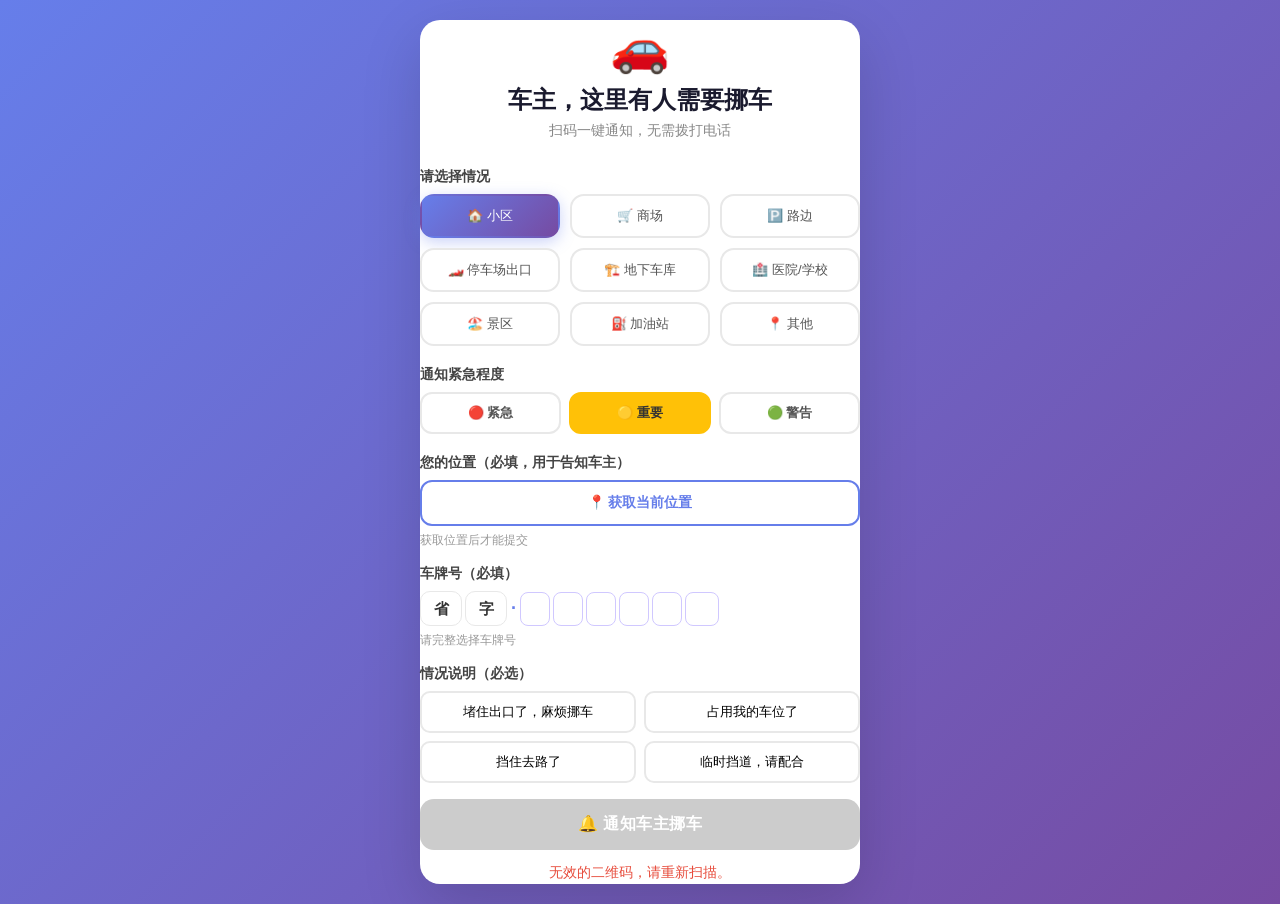
==== public/index.html @ 9981ca8d "update: 前端改用相对路径，API通过Pages重写规则转发到Worker" ====
<!DOCTYPE html>
<html lang="zh">
<head>
<meta charset="UTF-8">
<meta name="viewport" content="width=device-width, initial-scale=1.0">
<title>扫码挪车</title>
<link rel="stylesheet" href="style.css">
<style>
  /* 地区限制提示 */
  .region-block { display: none; text-align: center; padding: 40px 20px; }
  .region-block.show { display: block; }
  .region-block .icon { font-size: 64px; margin-bottom: 16px; }
  .region-block h2 { font-size: 22px; color: #333; margin-bottom: 10px; }
  .region-block p { color: #888; font-size: 14px; line-height: 1.6; }

  /* 场景按钮 */
  .scenarios { display: grid; grid-template-columns: 1fr 1fr 1fr; gap: 10px; margin-bottom: 20px; }
  .scenario-btn { display: flex; align-items: center; justify-content: center; gap: 4px; padding: 11px 4px; border: 2px solid #e8e8e8; border-radius: 14px; background: #fff; cursor: pointer; font-size: 13px; font-weight: 500; color: #555; transition: all 0.22s; }
  .scenario-btn .emoji { font-size: 16px; }
  .scenario-btn:hover { border-color: #667eea; color: #667eea; background: rgba(102,126,234,0.05); }
  .scenario-btn.active { background: linear-gradient(135deg, #667eea, #764ba2); color: #fff; border-color: transparent; box-shadow: 0 4px 15px rgba(102,126,234,0.35); }

  /* 紧急程度选择 */
  .urgency-group { display: flex; gap: 8px; margin-bottom: 20px; }
  .urgency-btn { flex: 1; padding: 10px 4px; border: 2px solid #e8e8e8; border-radius: 12px; background: #fff; cursor: pointer; font-size: 13px; font-weight: 600; color: #555; transition: all 0.2s; text-align: center; }
  .urgency-btn:hover { border-color: #667eea; color: #667eea; }
  .urgency-btn.active-critical { background: #dc3545; border-color: #dc3545; color: #fff; }
  .urgency-btn.active-high { background: #ffc107; border-color: #ffc107; color: #333; }
  .urgency-btn.active-warning { background: #28a745; border-color: #28a745; color: #fff; }
  .urgency-btn input[type="radio"] { display: none; }

  /* 位置按钮 */
  .location-btn { width: 100%; padding: 12px; border: 2px solid #667eea; border-radius: 12px; background: #fff; color: #667eea; font-size: 14px; font-weight: 600; cursor: pointer; transition: all 0.2s; }
  .location-btn:hover { background: #667eea; color: #fff; }
  .location-btn.success { background: #4caf50; border-color: #4caf50; color: #fff; }

  /* 留言快捷按钮 */
  .msg-btns { display: grid; grid-template-columns: 1fr 1fr; gap: 8px; }
  .msg-btn { padding: 10px 8px; border: 2px solid #e8e8e8; border-radius: 10px; background: #fff; font-size: 13px; cursor: pointer; transition: all 0.2s; }
  .msg-btn:hover { border-color: #667eea; color: #667eea; }
  .msg-btn.active { background: linear-gradient(135deg, #667eea, #764ba2); color: #fff; border-color: transparent; }

  /* 车牌输入 — 页内特有 */
  .plate-row select { appearance: none; -webkit-appearance: none; padding: 8px 4px; border: 1.5px solid #e8e8e8; border-radius: 10px; font-size: 15px; font-weight: 600; background: #fff; color: #333; cursor: pointer; text-align: center; outline: none; }
  .plate-row select:focus { border-color: #667eea; box-shadow: 0 0 0 3px rgba(102,126,234,0.12); }

  /* 冷却提示 */
  .cooldown-tip { color: #e74c3c; font-size: 13px; margin-top: 12px; }
  .owner-location { background: #e8f5e9; border: 1px solid #c8e6c9; border-radius: 10px; padding: 12px; margin-top: 14px; text-align: left; font-size: 13px; color: #2e7d32; }
  .owner-location a { color: #2e7d32; }
</style>
</head>
<body>
<div class="card">
  <!-- Loading 遮罩 -->
  <div class="loading-overlay" id="loadingOverlay">
    <div class="spinner"></div>
    <div class="loading-text" id="loadingText">发送中...</div>
    <button class="retry-btn" id="retryBtn" onclick="doSubmit()">🔄 重试</button>
  </div>

  <!-- 地区限制提示 -->
  <div class="region-block" id="regionBlock">
    <div class="icon">🚫</div>
    <h2>仅对中国大陆用户开放</h2>
    <p>抱歉，本服务仅对中国大陆用户开放。<br>请在大陆地区访问使用。</p>
  </div>

  <!-- 表单视图 -->
  <div id="formView">
    <div class="hero">
      <div class="hero-icon">🚗</div>
      <h1>车主，这里有人需要挪车</h1>
      <p class="subtitle">扫码一键通知，无需拨打电话</p>
    </div>
    <form id="notifyForm">
      <label>请选择情况</label>
      <div class="scenarios" id="scenarios">
        <button type="button" class="scenario-btn active" data-val="小区">🏠 小区</button>
        <button type="button" class="scenario-btn" data-val="商场">🛒 商场</button>
        <button type="button" class="scenario-btn" data-val="路边">🅿️ 路边</button>
        <button type="button" class="scenario-btn" data-val="停车场出口">🏎️ 停车场出口</button>
        <button type="button" class="scenario-btn" data-val="地下车库">🏗️ 地下车库</button>
        <button type="button" class="scenario-btn" data-val="医院/学校">🏥 医院/学校</button>
        <button type="button" class="scenario-btn" data-val="景区">🏖️ 景区</button>
        <button type="button" class="scenario-btn" data-val="加油站">⛽ 加油站</button>
        <button type="button" class="scenario-btn" data-val="其他">📍 其他</button>
      </div>
      <input type="hidden" id="scenario" value="小区">

      <!-- 紧急程度选择 -->
      <div class="form-group">
        <label>通知紧急程度</label>
        <div class="urgency-group" id="urgencyGroup">
          <button type="button" class="urgency-btn" data-val="critical" title="堵住出口等紧急情况">🔴 紧急</button>
          <button type="button" class="urgency-btn active-high" data-val="high" title="影响他人停车">🟡 重要</button>
          <button type="button" class="urgency-btn" data-val="warning" title="轻微挡道">🟢 警告</button>
        </div>
        <input type="hidden" id="urgency" value="high">
      </div>

      <!-- 位置输入 -->
      <div class="form-group" id="locationGroup">
        <label>您的位置（必填，用于告知车主）</label>
        <button type="button" class="location-btn" id="getLocBtn">📍 获取当前位置</button>
        <p class="hint" id="locHint">获取位置后才能提交</p>
        <input type="hidden" id="userLat" value="">
        <input type="hidden" id="userLon" value="">
      </div>

      <!-- 车牌号 -->
      <div class="form-group" id="carPlateGroup">
        <span class="plate-label">车牌号（必填）</span>
        <div class="plate-row" id="plateRow">
          <select id="cp1" style="width:42px;"><option value="">省</option><option>京</option><option>津</option><option>沪</option><option>渝</option><option>冀</option><option>豫</option><option>云</option><option>辽</option><option>黑</option><option>湘</option><option>皖</option><option>鲁</option><option>新</option><option>苏</option><option>浙</option><option>赣</option><option>鄂</option><option>桂</option><option>甘</option><option>晋</option><option>蒙</option><option>陕</option><option>吉</option><option>闽</option><option>贵</option><option>粤</option><option>青</option><option>藏</option><option>川</option><option>宁</option><option>琼</option></select>
          <select id="cp2" class="plate-select" style="width:42px;"><option value="">字</option></select>
          <span class="plate-sep">·</span>
          <input type="text" id="cp3" maxlength="1" style="width:30px;text-align:center;font-size:14px;font-weight:600;padding:8px 2px;border:1.5px solid #d0c8ff;border-radius:8px;outline:none;" inputmode="text">
          <input type="text" id="cp4" maxlength="1" style="width:30px;text-align:center;font-size:14px;font-weight:600;padding:8px 2px;border:1.5px solid #d0c8ff;border-radius:8px;outline:none;" inputmode="text">
          <input type="text" id="cp5" maxlength="1" style="width:30px;text-align:center;font-size:14px;font-weight:600;padding:8px 2px;border:1.5px solid #d0c8ff;border-radius:8px;outline:none;" inputmode="text">
          <input type="text" id="cp6" maxlength="1" style="width:30px;text-align:center;font-size:14px;font-weight:600;padding:8px 2px;border:1.5px solid #d0c8ff;border-radius:8px;outline:none;" inputmode="text">
          <input type="text" id="cp7" maxlength="1" style="width:30px;text-align:center;font-size:14px;font-weight:600;padding:8px 2px;border:1.5px solid #d0c8ff;border-radius:8px;outline:none;" inputmode="text">
          <input type="text" id="cp8" maxlength="1" style="width:34px;text-align:center;font-size:14px;font-weight:600;padding:8px 2px;border:1.5px solid #d0c8ff;border-radius:8px;outline:none;" inputmode="text">
        </div>
        <p class="hint" id="plateHint">请完整选择车牌号</p>
      </div>

      <div class="form-group">
        <label>情况说明（必选）</label>
        <div class="msg-btns" id="msgBtns">
          <button type="button" class="msg-btn" data-msg="堵住出口了，麻烦挪车">堵住出口了，麻烦挪车</button>
          <button type="button" class="msg-btn" data-msg="占用我的车位了">占用我的车位了</button>
          <button type="button" class="msg-btn" data-msg="挡住去路了">挡住去路了</button>
          <button type="button" class="msg-btn" data-msg="临时挡道，请配合">临时挡道，请配合</button>
        </div>
      </div>
      <button type="submit" class="submit-btn" id="submitBtn">🔔 通知车主挪车</button>
      <div class="msg" id="msg"></div>
    </form>
  </div>

  <!-- 结果视图（已推送） -->
  <div class="success-view" id="successView">
    <div class="check-icon">✅</div>
    <h2>已通知车主</h2>
    <p>车主已收到推送通知<br>请稍候片刻，挪车事宜将尽快处理</p>
    <p class="cooldown-tip" id="cooldownTip" style="display:none;"></p>
    <button type="button" class="back-btn" id="backToFormBtn" style="margin-top:16px;display:none;">返回</button>
  </div>

  <!-- 等待确认视图（无位置延迟 30 秒） -->
  <div class="waiting-view" id="waitingView">
    <div class="icon" id="waitingIcon">⏳</div>
    <h2 id="waitingTitle">等待发送...</h2>
    <p id="waitingDesc">为防止恶意骚扰，需等待 30 秒后才能发送通知</p>
    <div class="countdown-wrapper" id="countdownWrapper">
      <div class="countdown-timer" id="countdownTimer">30</div>
      <div class="countdown-label">秒后可发送</div>
    </div>
    <p id="waitingTip" style="color:#999;font-size:13px;margin-top:8px;"></p>
    <button type="button" class="submit-btn" id="sendAfterCountdownBtn" style="display:none;margin-top:16px;" onclick="doSendAfterCountdown()">🔔 立即通知车主</button>
    <button type="button" class="back-btn" style="margin-top:12px;" onclick="backToForm()">返回修改</button>
  </div>

  <!-- 车主已确认视图 -->
  <div class="success-view" id="confirmedView" style="display:none;">
    <div class="check-icon">✅</div>
    <h2>车主已确认！</h2>
    <p>车主会尽快挪车，请稍候</p>
    <div class="owner-location" id="ownerLocationBox" style="display:none;">
      📍 车主位置：<a id="ownerMapLink" href="#" target="_blank">在地图上查看</a>
    </div>
    <button type="button" class="back-btn" style="margin-top:20px;" onclick="closeWindow()">返回</button>
  </div>
</div>

<script src="common.js"></script>
<script>
const API_BASE = ''; // 使用相对路径
const params = new URLSearchParams(window.location.search);
const scanId = params.get('scan_id');
const token = params.get('token');
let ownerToken = token || '';
let carLat = 0, carLon = 0;
let currentPendingId = null;
let currentUrgency = 'high';
let savedMsg = '';
let savedScenario = '小区';

// ── 车牌选择初始化 ──
const LETTERS = 'ABCDEFGHJKLMNPQRSTUVWXYZ'.split('');

(function initPlateSelects() {
  const cp2 = document.getElementById('cp2');
  LETTERS.forEach(l => { const o = document.createElement('option'); o.value = l; o.textContent = l; cp2.appendChild(o); });
  ['cp3','cp4','cp5','cp6','cp7','cp8'].forEach((id, idx, arr) => {
    const el = document.getElementById(id);
    el.addEventListener('input', () => {
      el.value = el.value.toUpperCase();
      if (el.value.length === 1 && idx < arr.length - 1) {
        document.getElementById(arr[idx + 1]).focus();
      }
    });
  });
})();

// 车牌提示更新
function updatePlateHint() {
  const v1 = document.getElementById('cp1').value;
  const v2 = document.getElementById('cp2').value;
  const hint = document.getElementById('plateHint');
  if (v1 && v2) {
    const plate = v1 + v2
      + document.getElementById('cp3').value
      + document.getElementById('cp4').value
      + document.getElementById('cp5').value
      + document.getElementById('cp6').value
      + document.getElementById('cp7').value
      + document.getElementById('cp8').value;
    hint.textContent = '当前车牌：' + plate;
    hint.style.color = '#667eea';
  } else {
    hint.textContent = '请完整选择车牌号';
    hint.style.color = '#999';
  }
}

['cp1','cp2','cp3','cp4','cp5','cp6','cp7','cp8'].forEach(id => {
  document.getElementById(id).addEventListener('change', updatePlateHint);
});

// ── 紧急程度按钮 ──
document.querySelectorAll('.urgency-btn').forEach(btn => {
  btn.addEventListener('click', () => {
    document.querySelectorAll('.urgency-btn').forEach(b => {
      b.classList.remove('active-critical', 'active-high', 'active-warning');
    });
    const val = btn.dataset.val;
    btn.classList.add('active-' + val);
    document.getElementById('urgency').value = val;
    currentUrgency = val;
  });
});

if (!scanId && !token) {
  document.getElementById('msg').textContent = '无效的二维码，请重新扫描。';
  document.getElementById('msg').className = 'msg err';
  document.getElementById('submitBtn').disabled = true;
} else {
  const lookupEndpoint = scanId ? `/api/scan/${scanId}` : `/api/qr/${token}`;
  fetch(API_BASE + lookupEndpoint).then(r => r.json()).then(data => {
    if (data.token) ownerToken = data.token;
    if (data.latitude && data.longitude) { carLat = data.latitude; carLon = data.longitude; }
  }).catch(() => {});
}

// 留言按钮
let selectedMsg = '';
document.querySelectorAll('.msg-btn').forEach(btn => {
  btn.addEventListener('click', () => {
    document.querySelectorAll('.msg-btn').forEach(b => b.classList.remove('active'));
    btn.classList.add('active');
    selectedMsg = btn.dataset.msg;
  });
});

// 场景按钮
document.querySelectorAll('.scenario-btn').forEach(btn => {
  btn.addEventListener('click', () => {
    document.querySelectorAll('.scenario-btn').forEach(b => b.classList.remove('active'));
    btn.classList.add('active');
    document.getElementById('scenario').value = btn.dataset.val;
    savedScenario = btn.dataset.val;
  });
});

// 位置获取
document.getElementById('getLocBtn').addEventListener('click', () => {
  const btn = document.getElementById('getLocBtn');
  const hint = document.getElementById('locHint');
  btn.disabled = true;
  btn.textContent = '获取中...';
  navigator.geolocation.getCurrentPosition(
    (pos) => {
      document.getElementById('userLat').value = pos.coords.latitude;
      document.getElementById('userLon').value = pos.coords.longitude;
      btn.textContent = '✅ 位置已获取';
      btn.classList.add('success');
      hint.textContent = '位置已获取，提交时会自动告知车主';
    },
    (err) => {
      btn.disabled = false;
      btn.textContent = '📍 获取当前位置';
      hint.textContent = '获取失败（' + (err.code === 1 ? '请允许权限' : '定位不可用') + '）';
    },
    { enableHighAccuracy: true, timeout: 10000 }
  );
});

// Loading UI
function showLoading(text) {
  document.getElementById('loadingOverlay').classList.add('show');
  document.getElementById('submitBtn').disabled = true;
  document.getElementById('loadingText').textContent = text || '发送中...';
  document.getElementById('retryBtn').classList.remove('show');
}
function hideLoading() {
  document.getElementById('loadingOverlay').classList.remove('show');
  document.getElementById('submitBtn').disabled = false;
}
function showTimeoutRetry() {
  document.getElementById('loadingText').textContent = '发送超时，请重试';
  document.getElementById('retryBtn').classList.add('show');
}

function backToForm() {
  document.getElementById('waitingView').style.display = 'none';
  document.getElementById('confirmedView').style.display = 'none';
  document.getElementById('formView').style.display = 'block';
}

function closeWindow() {
  // 尝试关闭页面，如果失败则返回首页
  if (window.opener) {
    window.close();
  } else {
    window.location.href = location.origin + '/index.html';
  }
}

let submitController = null;

function doSubmit() {
  const msg = document.getElementById('msg');
  msg.textContent = '';
  msg.className = 'msg';

  if (!selectedMsg) { showErr('请选择情况说明'); return; }

  const carPlate = getCarPlate();
  if (!carPlate) { showErr('请完整填写车牌号'); return; }

  const userLat = parseFloat(document.getElementById('userLat').value) || 0;
  const userLon = parseFloat(document.getElementById('userLon').value) || 0;
  savedMsg = selectedMsg;

  doNotify(savedScenario, currentUrgency, selectedMsg, userLat, userLon);
}

function doNotify(scenario, urgency, message, userLat, userLon) {
  showLoading('发送中...');
  submitController = new AbortController();
  const timeout = setTimeout(() => {
    submitController.abort();
    hideLoading();
    showTimeoutRetry();
  }, 15000);

  fetch(API_BASE + '/api/notify', {
    method: 'POST',
    headers: { 'Content-Type': 'application/json' },
    body: JSON.stringify({
      token: ownerToken,
      scenario,
      message,
      urgency,
      user_lat: userLat,
      user_lon: userLon,
      car_plate: getCarPlate(),
    }),
    signal: submitController.signal,
  }).then(resp => {
    clearTimeout(timeout);
    return resp.json();
  }).then(data => {
    hideLoading();
    if (data.success) {
      if (data.pending_id && !userLat) {
        currentPendingId = data.pending_id;
        showWaitingCountdown(data.pending_id);
      } else {
        showSuccessView();
      }
    } else {
      showErr('发送失败：' + (data.message || '请稍后重试'));
    }
  }).catch(err => {
    clearTimeout(timeout);
    hideLoading();
    if (err.name === 'AbortError') { showTimeoutRetry(); }
    else { showErr('网络错误，请稍后重试'); }
  });
}

// ── 30 秒倒计时等待视图 ──
let countdownInterval = null;
let pendingId = null;

function showWaitingCountdown(nid) {
  pendingId = nid;
  document.getElementById('formView').style.display = 'none';
  document.getElementById('confirmedView').style.display = 'none';
  document.getElementById('waitingView').style.display = 'block';
  document.getElementById('sendAfterCountdownBtn').style.display = 'none';
  document.getElementById('countdownWrapper').style.display = 'flex';

  const timer = document.getElementById('countdownTimer');
  const tip = document.getElementById('waitingTip');
  const icon = document.getElementById('waitingIcon');
  const title = document.getElementById('waitingTitle');
  const desc = document.getElementById('waitingDesc');

  icon.textContent = '⏳';
  title.textContent = '等待发送...';
  desc.textContent = '为防止恶意骚扰，需等待 30 秒后才能发送通知';
  timer.textContent = '30';
  tip.textContent = '正在等待...';

  if (countdownInterval) clearInterval(countdownInterval);
  pollPendingStatus();
  countdownInterval = setInterval(pollPendingStatus, 2000);
}

function pollPendingStatus() {
  if (!pendingId) return;
  fetch(API_BASE + '/api/status/' + pendingId)
    .then(r => r.json())
    .then(data => {
      if (data.status === 'waiting_confirmation' && data.remaining_seconds !== undefined) {
        document.getElementById('countdownTimer').textContent = data.remaining_seconds;
        document.getElementById('waitingTip').textContent = `还剩 ${data.remaining_seconds} 秒...`;
        return;
      }
      clearInterval(countdownInterval);
      countdownInterval = null;
      if (data.status === 'pending' || data.status === 'waiting_confirmation') {
        document.getElementById('waitingView').style.display = 'block';
        document.getElementById('countdownWrapper').style.display = 'none';
        document.getElementById('waitingIcon').textContent = '🔄';
        document.getElementById('waitingTitle').textContent = '等待车主确认...';
        document.getElementById('waitingDesc').textContent = '请稍候，车主确认后会通知您';
        pollOwnerConfirmation();
      } else if (data.status === 'failed') {
        document.getElementById('waitingView').style.display = 'none';
        document.getElementById('formView').style.display = 'block';
        showErr('通知发送失败，请稍后重试');
      } else {
        document.getElementById('waitingView').style.display = 'none';
        document.getElementById('formView').style.display = 'block';
      }
    })
    .catch(() => {});
}

function pollOwnerConfirmation() {
  if (!pendingId) return;
  const interval2 = setInterval(() => {
    fetch(API_BASE + '/api/status/' + pendingId)
      .then(r => r.json())
      .then(data => {
        if (data.status === 'confirmed') {
          clearInterval(interval2);
          showConfirmedView(data);
        } else if (data.status === 'rejected') {
          clearInterval(interval2);
          document.getElementById('waitingView').style.display = 'none';
          document.getElementById('formView').style.display = 'block';
          showErr('车主暂时无法挪车，请谅解');
        }
      }).catch(() => {});
  }, 5000);
}

function showConfirmedView(data) {
  document.getElementById('waitingView').style.display = 'none';
  document.getElementById('confirmedView').style.display = 'block';
  if (data.requester_lat && data.requester_lon) {
    const link = document.getElementById('ownerMapLink');
    link.href = `https://maps.apple.com/?q=&ll=${data.requester_lat},${data.requester_lon}`;
    document.getElementById('ownerLocationBox').style.display = 'block';
  }
}

function showSuccessView() {
  document.getElementById('formView').style.display = 'none';
  document.getElementById('waitingView').style.display = 'none';
  document.getElementById('successView').style.display = 'block';
  document.getElementById('confirmedView').style.display = 'none';

  let remaining = 300;
  const tip = document.getElementById('cooldownTip');
  const backBtn = document.getElementById('backToFormBtn');
  const submitBtn = document.getElementById('submitBtn');
  tip.style.display = 'block';
  backBtn.style.display = 'inline-block';
  submitBtn.disabled = true;
  const interval = setInterval(() => {
    remaining -= 1;
    if (remaining <= 0) {
      clearInterval(interval);
      tip.style.display = 'none';
      backBtn.style.display = 'none';
      submitBtn.disabled = false;
    } else {
      tip.textContent = '⏱️ ' + Math.ceil(remaining / 60) + '分钟后可再次提交';
    }
  }, 1000);

  backBtn.onclick = () => {
    document.getElementById('confirmedView').style.display = 'none';
    document.getElementById('formView').style.display = 'block';
  };
}

document.getElementById('notifyForm').addEventListener('submit', e => {
  e.preventDefault();
  doSubmit();
});
</script>
</body>
</html>
---- public/style.css ----
/**
 * 公共样式 - 扫码挪车
 * 所有页面共享的基础样式
 */

/* ── Reset ── */
* {
  box-sizing: border-box;
  margin: 0;
  padding: 0;
}

/* ── Base ── */
body {
  font-family: -apple-system, BlinkMacSystemFont, 'Segoe UI', Roboto, sans-serif;
  background: linear-gradient(135deg, #667eea 0%, #764ba2 100%);
  min-height: 100vh;
  display: flex;
  align-items: center;
  justify-content: center;
  padding: 20px;
}

/* ── Card 容器 ── */
.card {
  background: #fff;
  border-radius: 20px;
  box-shadow: 0 20px 60px rgba(0, 0, 0, 0.15);
  width: 100%;
  max-width: 440px;
}

/* ── 表单通用 ── */
label {
  display: block;
  font-size: 14px;
  color: #444;
  margin-bottom: 8px;
  font-weight: 600;
}

input,
textarea,
select {
  width: 100%;
  padding: 12px 14px;
  border: 1.5px solid #e8e8e8;
  border-radius: 10px;
  font-size: 16px;
  outline: none;
  transition: border-color 0.25s, box-shadow 0.25s;
  font-family: inherit;
}

input:focus,
textarea:focus,
select:focus {
  border-color: #667eea;
  box-shadow: 0 0 0 3px rgba(102, 126, 234, 0.12);
}

.form-group {
  margin-bottom: 16px;
}

.hint {
  font-size: 12px;
  color: #999;
  margin-top: 5px;
  line-height: 1.5;
}

/* ── 按钮 ── */
.submit-btn,
.gen-btn {
  width: 100%;
  padding: 15px;
  background: linear-gradient(135deg, #667eea, #764ba2);
  color: #fff;
  border: none;
  border-radius: 14px;
  font-size: 16px;
  font-weight: 600;
  cursor: pointer;
  transition: transform 0.2s, box-shadow 0.2s;
  letter-spacing: 0.5px;
}

.submit-btn:hover,
.gen-btn:hover {
  transform: translateY(-2px);
  box-shadow: 0 8px 25px rgba(102, 126, 234, 0.4);
}

.submit-btn:active,
.gen-btn:active {
  transform: translateY(0);
}

.submit-btn:disabled,
.gen-btn:disabled {
  background: #ccc;
  box-shadow: none;
  transform: none;
  cursor: not-allowed;
}

/* ── 消息提示 ── */
.msg {
  text-align: center;
  margin-top: 14px;
  font-size: 14px;
  min-height: 20px;
  font-weight: 500;
}

.msg.ok {
  color: #2ecc71;
}

.msg.err {
  color: #e74c3c;
}

/* ── Loading 遮罩 ── */
.loading-overlay {
  position: absolute;
  inset: 0;
  background: rgba(255, 255, 255, 0.88);
  border-radius: 20px;
  display: none;
  flex-direction: column;
  align-items: center;
  justify-content: center;
  z-index: 10;
}

.loading-overlay.show {
  display: flex;
}

.spinner {
  width: 44px;
  height: 44px;
  border: 4px solid #e8e8ff;
  border-top-color: #667eea;
  border-radius: 50%;
  animation: spin 0.8s linear infinite;
  margin-bottom: 14px;
}

@keyframes spin {
  to {
    transform: rotate(360deg);
  }
}

.loading-text {
  font-size: 16px;
  font-weight: 600;
  color: #555;
}

.retry-btn {
  margin-top: 16px;
  padding: 10px 28px;
  background: linear-gradient(135deg, #667eea, #764ba2);
  color: #fff;
  border: none;
  border-radius: 10px;
  font-size: 14px;
  font-weight: 600;
  cursor: pointer;
  display: none;
}

.retry-btn.show {
  display: inline-block;
}

/* ── Hero ── */
.hero {
  text-align: center;
  margin-bottom: 28px;
}

.hero-icon {
  font-size: 48px;
  margin-bottom: 8px;
}

h1 {
  font-size: 24px;
  text-align: center;
  margin-bottom: 6px;
  color: #1a1a2e;
  font-weight: 700;
}

.subtitle {
  text-align: center;
  color: #888;
  font-size: 14px;
}

/* ── 车牌输入 ── */
.plate-row {
  display: flex;
  gap: 3px;
  align-items: center;
}

.plate-sep {
  font-size: 18px;
  color: #667eea;
  font-weight: 700;
  padding: 0 1px;
}

.plate-label {
  font-size: 14px;
  color: #444;
  font-weight: 600;
  margin-bottom: 8px;
  display: block;
}

/* 车牌 selects */
.plate-row select {
  appearance: none;
  -webkit-appearance: none;
  padding: 8px 4px;
  border: 1.5px solid #d0c8ff;
  border-radius: 8px;
  font-size: 15px;
  font-weight: 600;
  background: #fff;
  color: #333;
  cursor: pointer;
  text-align: center;
  outline: none;
}

.plate-row select:focus {
  border-color: #667eea;
  box-shadow: 0 0 0 2px rgba(102, 126, 234, 0.15);
}

/* 车牌字母数字输入 */
.plate-row input[type="text"] {
  width: 30px;
  text-align: center;
  font-size: 14px;
  font-weight: 600;
  padding: 8px 2px;
  border: 1.5px solid #d0c8ff;
  border-radius: 8px;
  outline: none;
  color: #333;
}

/* ── Action 按钮组 ── */
.action-btns {
  display: flex;
  gap: 10px;
  justify-content: center;
  flex-wrap: wrap;
}

.action-btn {
  padding: 11px 22px;
  border: none;
  border-radius: 10px;
  font-size: 14px;
  font-weight: 600;
  cursor: pointer;
  transition: transform 0.2s;
}

.action-btn:hover {
  transform: translateY(-1px);
}

.action-btn:active {
  transform: translateY(0);
}

.action-btn.primary {
  background: linear-gradient(135deg, #667eea, #764ba2);
  color: #fff;
}

.action-btn.secondary {
  background: #f0f0f0;
  color: #555;
}

/* ── 成功 / 结果视图 ── */
.success-view, #successView,
.result-view {
  text-align: center;
}

.success-view, #successView .check-icon,
.result-view .check-icon {
  font-size: 60px;
  margin-bottom: 12px;
}

.success-view, #successView h2,
.result-view h2 {
  font-size: 20px;
  color: #1a1a2e;
  margin-bottom: 10px;
  font-weight: 700;
}

.success-view, #successView p,
.result-view p {
  color: #888;
  font-size: 15px;
  line-height: 1.6;
}

/* ── 返回按钮 ── */
.back-btn,
.reg-again-btn {
  margin-top: 16px;
  padding: 12px 32px;
  background: #f5f5f5;
  color: #555;
  border: none;
  border-radius: 10px;
  font-size: 15px;
  cursor: pointer;
  transition: background 0.2s;
}

.back-btn:hover,
.reg-again-btn:hover {
  background: #e8e8e8;
}

/* ── Token 框 ── */
.token-box {
  background: #f8f7ff;
  border: 1.5px solid #e0dcff;
  border-radius: 12px;
  padding: 14px;
  margin-bottom: 16px;
  text-align: left;
}

.token-box .label {
  font-size: 12px;
  color: #888;
  margin-bottom: 4px;
  font-weight: 600;
}

.token-box .token {
  font-size: 13px;
  color: #333;
  word-break: break-all;
  font-family: 'Courier New', monospace;
  background: #fff;
  padding: 8px 10px;
  border-radius: 6px;
  border: 1px solid #e0e0e0;
}

/* ── 倒计时 ── */
.countdown-wrapper {
  display: flex;
  flex-direction: column;
  align-items: center;
  margin: 16px 0;
}

.countdown-timer {
  font-size: 48px;
  font-weight: 800;
  color: #667eea;
  font-variant-numeric: tabular-nums;
}

.countdown-label {
  font-size: 14px;
  color: #999;
  margin-top: 4px;
}

/* ── 等待视图 ── */
.waiting-view, #waitingView .icon {
  font-size: 72px;
  margin-bottom: 16px;
}

.waiting-view, #waitingView h2 {
  font-size: 22px;
  color: #1a1a2e;
  margin-bottom: 10px;
  font-weight: 700;
}

.waiting-view, #waitingView p {
  color: #888;
  font-size: 15px;
  line-height: 1.6;
}

/* ── 二维码区域 ── */
.qr-area {
  display: none;
}

.qr-wrapper {
  background: #fff;
  border-radius: 16px;
  padding: 20px;
  display: inline-block;
  box-shadow: 0 4px 20px rgba(0, 0, 0, 0.08);
  margin-bottom: 16px;
}

.owner-badge {
  display: inline-flex;
  align-items: center;
  gap: 8px;
  background: linear-gradient(135deg, #667eea, #764ba2);
  color: #fff;
  padding: 8px 18px;
  border-radius: 20px;
  font-size: 14px;
  font-weight: 600;
  margin-bottom: 16px;
}

/* ── 确认页 ── */
.info {
  background: #f5f5f5;
  border-radius: 12px;
  padding: 16px;
  margin-bottom: 20px;
  text-align: left;
}

.info-item {
  display: flex;
  justify-content: space-between;
  padding: 8px 0;
  border-bottom: 1px solid #eee;
}

.info-item:last-child {
  border-bottom: none;
}

.info-label {
  color: #888;
  font-size: 13px;
}

.info-value {
  color: #333;
  font-size: 14px;
  font-weight: 500;
}

.btn-group {
  display: flex;
  gap: 12px;
}

.btn {
  flex: 1;
  padding: 14px;
  border: none;
  border-radius: 12px;
  font-size: 16px;
  font-weight: 600;
  cursor: pointer;
  transition: transform 0.2s;
}

.btn-confirm {
  background: linear-gradient(135deg, #28a745, #20c997);
  color: #fff;
}

.btn-confirm:hover {
  transform: translateY(-2px);
  box-shadow: 0 4px 15px rgba(40, 167, 69, 0.4);
}

.btn-confirm:disabled {
  background: #ccc;
  transform: none;
  cursor: not-allowed;
}

.btn-reject {
  background: #f5f5f5;
  color: #666;
}

.btn-reject:hover {
  background: #e8e8e8;
}

.status-box {
  padding: 12px;
  border-radius: 8px;
  margin-top: 16px;
  font-size: 14px;
}

.status-success {
  background: #d4edda;
  color: #155724;
}

.status-error {
  background: #f8d7da;
  color: #721c24;
}

.loading {
  color: #888;
  font-size: 16px;
}

/* Hide views by default */
.success-view, #successView, .waiting-view, #waitingView, .result-view, .qr-view {
  display: none;
}
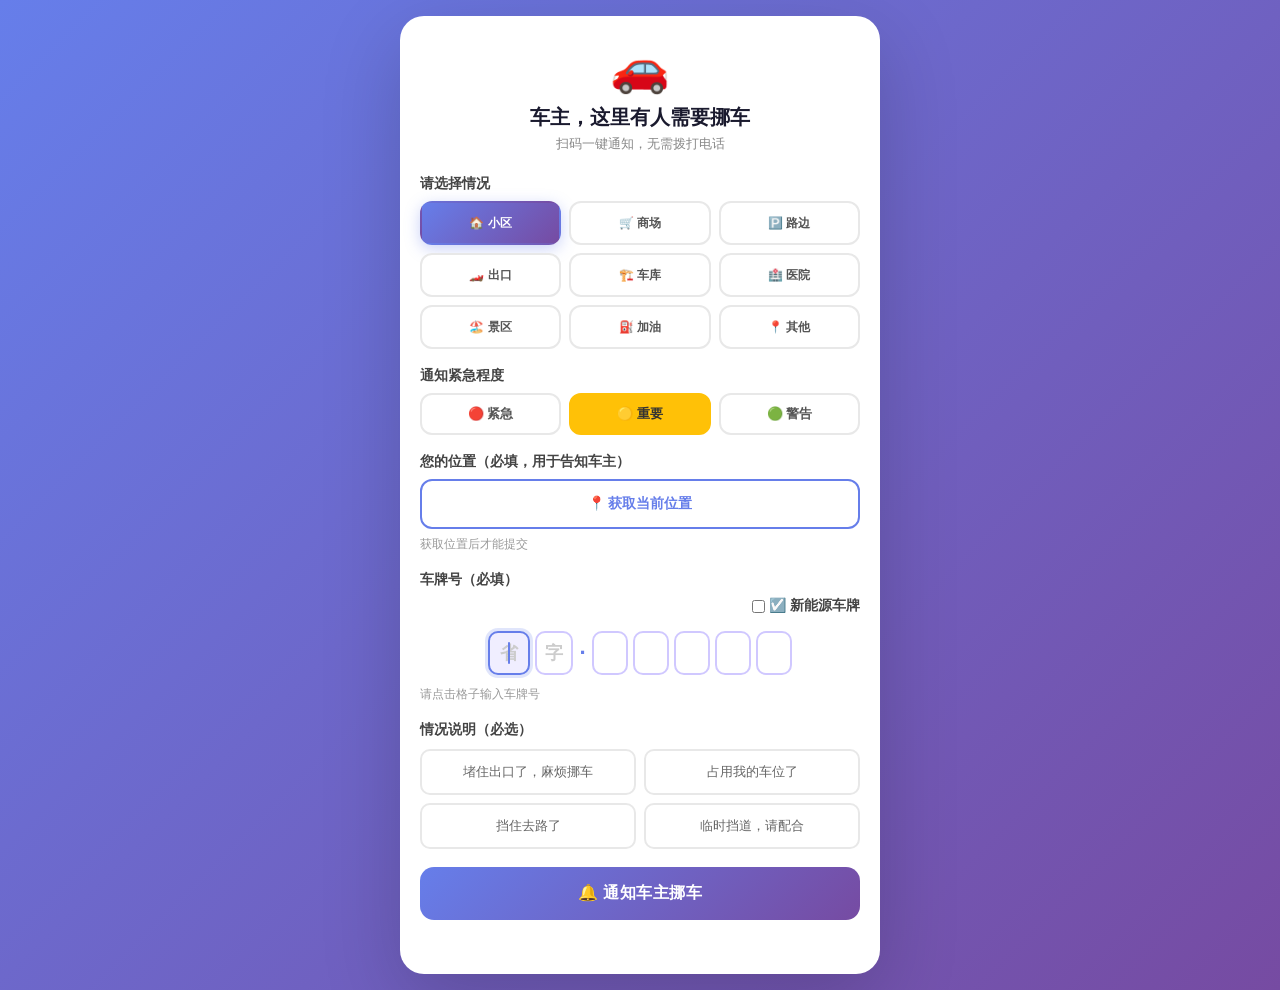
==== commit 648a9a96: "feat: UI优化 - 车牌输入键盘 + 30秒倒计时环形显示 - 实现自定义车牌输入键盘组件（格子+虚拟键盘） - 替代原有select下拉菜单，解决中文输入法问题 - 每个格子只能输入1个字符，" ====
--- a/public/index.html
+++ b/public/index.html
@@ -13,15 +13,21 @@
   .region-block h2 { font-size: 22px; color: #333; margin-bottom: 10px; }
   .region-block p { color: #888; font-size: 14px; line-height: 1.6; }
 
+  /* Hero */
+  .hero { text-align: center; margin-bottom: 22px; }
+  .hero-icon { font-size: 48px; margin-bottom: 8px; }
+  .hero h1 { font-size: 20px; font-weight: 700; color: #1a1a2e; margin-bottom: 4px; }
+  .subtitle { font-size: 13px; color: #888; }
+
   /* 场景按钮 */
-  .scenarios { display: grid; grid-template-columns: 1fr 1fr 1fr; gap: 10px; margin-bottom: 20px; }
-  .scenario-btn { display: flex; align-items: center; justify-content: center; gap: 4px; padding: 11px 4px; border: 2px solid #e8e8e8; border-radius: 14px; background: #fff; cursor: pointer; font-size: 13px; font-weight: 500; color: #555; transition: all 0.22s; }
-  .scenario-btn .emoji { font-size: 16px; }
+  .scenarios { display: grid; grid-template-columns: 1fr 1fr 1fr; gap: 8px; margin-bottom: 18px; }
+  .scenario-btn { display: flex; align-items: center; justify-content: center; gap: 4px; padding: 10px 4px; border: 2px solid #e8e8e8; border-radius: 12px; background: #fff; cursor: pointer; font-size: 12px; font-weight: 600; color: #555; transition: all 0.22s; min-height: 44px; }
+  .scenario-btn .emoji { font-size: 15px; }
   .scenario-btn:hover { border-color: #667eea; color: #667eea; background: rgba(102,126,234,0.05); }
   .scenario-btn.active { background: linear-gradient(135deg, #667eea, #764ba2); color: #fff; border-color: transparent; box-shadow: 0 4px 15px rgba(102,126,234,0.35); }
 
   /* 紧急程度选择 */
-  .urgency-group { display: flex; gap: 8px; margin-bottom: 20px; }
+  .urgency-group { display: flex; gap: 8px; margin-bottom: 18px; }
   .urgency-btn { flex: 1; padding: 10px 4px; border: 2px solid #e8e8e8; border-radius: 12px; background: #fff; cursor: pointer; font-size: 13px; font-weight: 600; color: #555; transition: all 0.2s; text-align: center; }
   .urgency-btn:hover { border-color: #667eea; color: #667eea; }
   .urgency-btn.active-critical { background: #dc3545; border-color: #dc3545; color: #fff; }
@@ -30,7 +36,7 @@
   .urgency-btn input[type="radio"] { display: none; }
 
   /* 位置按钮 */
-  .location-btn { width: 100%; padding: 12px; border: 2px solid #667eea; border-radius: 12px; background: #fff; color: #667eea; font-size: 14px; font-weight: 600; cursor: pointer; transition: all 0.2s; }
+  .location-btn { width: 100%; padding: 13px; border: 2px solid #667eea; border-radius: 12px; background: #fff; color: #667eea; font-size: 14px; font-weight: 600; cursor: pointer; transition: all 0.2s; }
   .location-btn:hover { background: #667eea; color: #fff; }
   .location-btn.success { background: #4caf50; border-color: #4caf50; color: #fff; }
 
@@ -40,14 +46,199 @@
   .msg-btn:hover { border-color: #667eea; color: #667eea; }
   .msg-btn.active { background: linear-gradient(135deg, #667eea, #764ba2); color: #fff; border-color: transparent; }
 
-  /* 车牌输入 — 页内特有 */
-  .plate-row select { appearance: none; -webkit-appearance: none; padding: 8px 4px; border: 1.5px solid #e8e8e8; border-radius: 10px; font-size: 15px; font-weight: 600; background: #fff; color: #333; cursor: pointer; text-align: center; outline: none; }
-  .plate-row select:focus { border-color: #667eea; box-shadow: 0 0 0 3px rgba(102,126,234,0.12); }
+  /* ── 车牌输入键盘组件 ── */
+  .plate-keyboard-wrapper { position: relative; }
+
+  /* 新能源切换 */
+  .ev-toggle-row {
+    display: flex;
+    align-items: center;
+    justify-content: flex-end;
+    gap: 6px;
+    margin-bottom: 8px;
+    font-size: 12px;
+    color: #888;
+  }
+  .ev-toggle-row label { cursor: pointer; display: flex; align-items: center; gap: 4px; }
+  .ev-toggle-row input[type="checkbox"] { width: auto; }
+
+  /* 车牌格子行 */
+  .plate-grid {
+    display: flex;
+    align-items: center;
+    gap: 5px;
+    justify-content: center;
+    margin-bottom: 10px;
+  }
+  .plate-char-cell {
+    width: 36px;
+    height: 44px;
+    border: 2px solid #d0c8ff;
+    border-radius: 10px;
+    background: #fff;
+    display: flex;
+    align-items: center;
+    justify-content: center;
+    font-size: 18px;
+    font-weight: 700;
+    color: #333;
+    cursor: pointer;
+    transition: all 0.2s;
+    user-select: none;
+    position: relative;
+  }
+  .plate-char-cell:hover { border-color: #667eea; background: #f8f7ff; }
+  .plate-char-cell.active {
+    border-color: #667eea;
+    background: #f0eeff;
+    box-shadow: 0 0 0 3px rgba(102,126,234,0.2);
+  }
+  .plate-char-cell.filled { color: #333; }
+  .plate-char-cell.empty { color: #ccc; }
+  .plate-dot-sep {
+    font-size: 22px;
+    font-weight: 700;
+    color: #667eea;
+    line-height: 1;
+    margin: 0 1px;
+  }
+  .plate-char-cell.province-cell { width: 42px; }
+  .plate-char-cell.letter-cell { width: 38px; }
+  .plate-char-cell.ev-cell { width: 42px; border-style: dashed; color: #ccc; }
+
+  /* 活跃格闪烁光标 */
+  .plate-char-cell.active::after {
+    content: '';
+    position: absolute;
+    width: 2px;
+    height: 22px;
+    background: #667eea;
+    border-radius: 1px;
+    animation: blink-cursor 1s infinite;
+  }
+  @keyframes blink-cursor {
+    0%, 100% { opacity: 1; }
+    50% { opacity: 0; }
+  }
+
+  /* 虚拟键盘 */
+  .virt-keyboard {
+    background: #f0f0f7;
+    border-radius: 16px 16px 0 0;
+    padding: 10px 8px 8px;
+    display: none;
+    position: fixed;
+    bottom: 0;
+    left: 0;
+    right: 0;
+    z-index: 999;
+    box-shadow: 0 -4px 20px rgba(0,0,0,0.15);
+    max-height: 55vh;
+    overflow-y: auto;
+  }
+  .virt-keyboard.show { display: block; }
+
+  /* 键盘切换标签 */
+  .kb-tabs {
+    display: flex;
+    gap: 6px;
+    justify-content: center;
+    margin-bottom: 8px;
+  }
+  .kb-tab {
+    padding: 5px 14px;
+    border-radius: 20px;
+    border: none;
+    background: #e0ddf0;
+    font-size: 12px;
+    font-weight: 600;
+    color: #666;
+    cursor: pointer;
+    transition: all 0.2s;
+  }
+  .kb-tab.active { background: #667eea; color: #fff; }
+
+  /* 键盘行 */
+  .kb-row { display: flex; gap: 4px; justify-content: center; margin-bottom: 5px; flex-wrap: wrap; }
+  .kb-key {
+    min-width: 28px;
+    height: 42px;
+    border-radius: 8px;
+    border: none;
+    background: #fff;
+    font-size: 16px;
+    font-weight: 600;
+    color: #333;
+    cursor: pointer;
+    display: flex;
+    align-items: center;
+    justify-content: center;
+    transition: all 0.15s;
+    box-shadow: 0 1px 3px rgba(0,0,0,0.12);
+    user-select: none;
+    -webkit-tap-highlight-color: transparent;
+    padding: 0 5px;
+    flex: 1;
+    max-width: 40px;
+  }
+  .kb-key:active { background: #d0d0d8; transform: scale(0.95); }
+  .kb-key.province-key { max-width: 38px; height: 40px; font-size: 15px; }
+  .kb-key.letter-key { max-width: 36px; }
+  .kb-key.digit-key { max-width: 38px; }
+  .kb-key.special { background: #d8d8e8; font-size: 13px; color: #555; flex: 0 0 auto; min-width: 50px; max-width: 60px; }
+  .kb-key.delete-key { background: #ffebeb; color: #e74c3c; flex: 0 0 auto; min-width: 56px; max-width: 70px; font-size: 13px; }
+  .kb-key.confirm-key { background: linear-gradient(135deg, #667eea, #764ba2); color: #fff; flex: 0 0 auto; min-width: 56px; max-width: 70px; font-size: 13px; box-shadow: 0 2px 8px rgba(102,126,234,0.3); }
 
   /* 冷却提示 */
   .cooldown-tip { color: #e74c3c; font-size: 13px; margin-top: 12px; }
   .owner-location { background: #e8f5e9; border: 1px solid #c8e6c9; border-radius: 10px; padding: 12px; margin-top: 14px; text-align: left; font-size: 13px; color: #2e7d32; }
   .owner-location a { color: #2e7d32; }
+
+  /* 环形倒计时 */
+  .countdown-wrapper {
+    display: flex;
+    flex-direction: column;
+    align-items: center;
+    margin: 16px 0;
+  }
+  .countdown-ring {
+    width: 120px;
+    height: 120px;
+    margin-bottom: 12px;
+    position: relative;
+  }
+  .countdown-ring svg { transform: rotate(-90deg); width: 120px; height: 120px; }
+  .countdown-ring-bg { fill: none; stroke: #e8e8e8; stroke-width: 8; }
+  .countdown-ring-progress {
+    fill: none;
+    stroke: #667eea;
+    stroke-width: 8;
+    stroke-linecap: round;
+    transition: stroke-dashoffset 1s linear;
+  }
+  .countdown-ring-text {
+    position: absolute;
+    top: 50%;
+    left: 50%;
+    transform: translate(-50%, -50%);
+    font-size: 38px;
+    font-weight: 800;
+    color: #667eea;
+    font-variant-numeric: tabular-nums;
+  }
+  .countdown-label { font-size: 13px; color: #aaa; }
+
+  /* 等待视图 */
+  .waiting-view { text-align: center; }
+  .waiting-view .icon { font-size: 56px; margin-bottom: 12px; }
+  .waiting-view h2 { font-size: 20px; font-weight: 700; color: #333; margin-bottom: 8px; }
+  .waiting-view p { font-size: 14px; color: #888; line-height: 1.6; margin-bottom: 4px; }
+
+  /* 成功视图 */
+  .success-view { text-align: center; }
+  .success-view .icon { font-size: 56px; margin-bottom: 12px; }
+  .success-view h2 { font-size: 20px; font-weight: 700; color: #333; margin-bottom: 8px; }
+  .success-view p { font-size: 14px; color: #888; line-height: 1.6; }
 </style>
 </head>
 <body>
@@ -79,11 +270,11 @@
         <button type="button" class="scenario-btn active" data-val="小区">🏠 小区</button>
         <button type="button" class="scenario-btn" data-val="商场">🛒 商场</button>
         <button type="button" class="scenario-btn" data-val="路边">🅿️ 路边</button>
-        <button type="button" class="scenario-btn" data-val="停车场出口">🏎️ 停车场出口</button>
-        <button type="button" class="scenario-btn" data-val="地下车库">🏗️ 地下车库</button>
-        <button type="button" class="scenario-btn" data-val="医院/学校">🏥 医院/学校</button>
+        <button type="button" class="scenario-btn" data-val="停车场出口">🏎️ 出口</button>
+        <button type="button" class="scenario-btn" data-val="地下车库">🏗️ 车库</button>
+        <button type="button" class="scenario-btn" data-val="医院/学校">🏥 医院</button>
         <button type="button" class="scenario-btn" data-val="景区">🏖️ 景区</button>
-        <button type="button" class="scenario-btn" data-val="加油站">⛽ 加油站</button>
+        <button type="button" class="scenario-btn" data-val="加油站">⛽ 加油</button>
         <button type="button" class="scenario-btn" data-val="其他">📍 其他</button>
       </div>
       <input type="hidden" id="scenario" value="小区">
@@ -108,21 +299,63 @@
         <input type="hidden" id="userLon" value="">
       </div>
 
-      <!-- 车牌号 -->
+      <!-- 车牌号 - 新键盘组件 -->
       <div class="form-group" id="carPlateGroup">
-        <span class="plate-label">车牌号（必填）</span>
-        <div class="plate-row" id="plateRow">
-          <select id="cp1" style="width:42px;"><option value="">省</option><option>京</option><option>津</option><option>沪</option><option>渝</option><option>冀</option><option>豫</option><option>云</option><option>辽</option><option>黑</option><option>湘</option><option>皖</option><option>鲁</option><option>新</option><option>苏</option><option>浙</option><option>赣</option><option>鄂</option><option>桂</option><option>甘</option><option>晋</option><option>蒙</option><option>陕</option><option>吉</option><option>闽</option><option>贵</option><option>粤</option><option>青</option><option>藏</option><option>川</option><option>宁</option><option>琼</option></select>
-          <select id="cp2" class="plate-select" style="width:42px;"><option value="">字</option></select>
-          <span class="plate-sep">·</span>
-          <input type="text" id="cp3" maxlength="1" style="width:30px;text-align:center;font-size:14px;font-weight:600;padding:8px 2px;border:1.5px solid #d0c8ff;border-radius:8px;outline:none;" inputmode="text">
-          <input type="text" id="cp4" maxlength="1" style="width:30px;text-align:center;font-size:14px;font-weight:600;padding:8px 2px;border:1.5px solid #d0c8ff;border-radius:8px;outline:none;" inputmode="text">
-          <input type="text" id="cp5" maxlength="1" style="width:30px;text-align:center;font-size:14px;font-weight:600;padding:8px 2px;border:1.5px solid #d0c8ff;border-radius:8px;outline:none;" inputmode="text">
-          <input type="text" id="cp6" maxlength="1" style="width:30px;text-align:center;font-size:14px;font-weight:600;padding:8px 2px;border:1.5px solid #d0c8ff;border-radius:8px;outline:none;" inputmode="text">
-          <input type="text" id="cp7" maxlength="1" style="width:30px;text-align:center;font-size:14px;font-weight:600;padding:8px 2px;border:1.5px solid #d0c8ff;border-radius:8px;outline:none;" inputmode="text">
-          <input type="text" id="cp8" maxlength="1" style="width:34px;text-align:center;font-size:14px;font-weight:600;padding:8px 2px;border:1.5px solid #d0c8ff;border-radius:8px;outline:none;" inputmode="text">
+        <span class="plate-label" style="display:block;font-size:14px;color:#444;font-weight:600;margin-bottom:8px;">车牌号（必填）</span>
+
+        <div class="plate-keyboard-wrapper" id="plateWrapper">
+          <!-- 新能源切换 -->
+          <div class="ev-toggle-row">
+            <label>
+              <input type="checkbox" id="evToggle"> ☑️ 新能源车牌
+            </label>
+          </div>
+
+          <!-- 车牌格子行 -->
+          <div class="plate-grid" id="plateGrid">
+            <div class="plate-char-cell province-cell empty active" data-index="0" id="cell0">省</div>
+            <div class="plate-char-cell letter-cell empty" data-index="1" id="cell1">字</div>
+            <span class="plate-dot-sep">·</span>
+            <div class="plate-char-cell empty" data-index="2" id="cell2"></div>
+            <div class="plate-char-cell empty" data-index="3" id="cell3"></div>
+            <div class="plate-char-cell empty" data-index="4" id="cell4"></div>
+            <div class="plate-char-cell empty" data-index="5" id="cell5"></div>
+            <div class="plate-char-cell empty" data-index="6" id="cell6"></div>
+            <div class="plate-char-cell ev-cell empty" data-index="7" id="cell7" style="display:none;"></div>
+          </div>
+
+          <!-- 虚拟键盘（固定在底部） -->
+          <div class="virt-keyboard" id="virtKeyboard">
+            <div class="kb-tabs">
+              <button type="button" class="kb-tab active" id="kbTabProvince">省份</button>
+              <button type="button" class="kb-tab" id="kbTabLetter">字母</button>
+              <button type="button" class="kb-tab" id="kbTabDigit">数字</button>
+            </div>
+
+            <!-- 省份键盘 -->
+            <div class="kb-row" id="kbRowP0"></div>
+            <div class="kb-row" id="kbRowP1"></div>
+            <div class="kb-row" id="kbRowP2"></div>
+
+            <!-- 字母键盘 -->
+            <div class="kb-row" id="kbRowL0" style="display:none;"></div>
+            <div class="kb-row" id="kbRowL1" style="display:none;"></div>
+            <div class="kb-row" id="kbRowL2" style="display:none;"></div>
+
+            <!-- 数字键盘 -->
+            <div class="kb-row" id="kbRowD0" style="display:none;"></div>
+            <div class="kb-row" id="kbRowD1" style="display:none;"></div>
+
+            <!-- 功能键 -->
+            <div class="kb-row">
+              <button type="button" class="kb-key special" id="kbHide">收起</button>
+              <button type="button" class="kb-key delete-key" id="kbDelete">⌫ 删除</button>
+              <button type="button" class="kb-key confirm-key" id="kbConfirm">完成</button>
+            </div>
+          </div>
         </div>
-        <p class="hint" id="plateHint">请完整选择车牌号</p>
+
+        <p class="hint" id="plateHint" style="margin-top:6px;">请点击格子输入车牌号</p>
       </div>
 
       <div class="form-group">
@@ -141,7 +374,7 @@
 
   <!-- 结果视图（已推送） -->
   <div class="success-view" id="successView">
-    <div class="check-icon">✅</div>
+    <div class="icon">✅</div>
     <h2>已通知车主</h2>
     <p>车主已收到推送通知<br>请稍候片刻，挪车事宜将尽快处理</p>
     <p class="cooldown-tip" id="cooldownTip" style="display:none;"></p>
@@ -154,7 +387,14 @@
     <h2 id="waitingTitle">等待发送...</h2>
     <p id="waitingDesc">为防止恶意骚扰，需等待 30 秒后才能发送通知</p>
     <div class="countdown-wrapper" id="countdownWrapper">
-      <div class="countdown-timer" id="countdownTimer">30</div>
+      <div class="countdown-ring" id="countdownRing">
+        <svg width="120" height="120" viewBox="0 0 120 120">
+          <circle class="countdown-ring-bg" cx="60" cy="60" r="52"/>
+          <circle class="countdown-ring-progress" id="countdownProgress" cx="60" cy="60" r="52"
+            stroke-dasharray="326.73" stroke-dashoffset="0"/>
+        </svg>
+        <div class="countdown-ring-text" id="countdownTimer">30</div>
+      </div>
       <div class="countdown-label">秒后可发送</div>
     </div>
     <p id="waitingTip" style="color:#999;font-size:13px;margin-top:8px;"></p>
@@ -164,7 +404,7 @@
 
   <!-- 车主已确认视图 -->
   <div class="success-view" id="confirmedView" style="display:none;">
-    <div class="check-icon">✅</div>
+    <div class="icon">✅</div>
     <h2>车主已确认！</h2>
     <p>车主会尽快挪车，请稍候</p>
     <div class="owner-location" id="ownerLocationBox" style="display:none;">
@@ -176,7 +416,7 @@
 
 <script src="common.js"></script>
 <script>
-const API_BASE = ''; // 使用相对路径
+const API_BASE = 'https://api.movecar.eggtata.top';
 const params = new URLSearchParams(window.location.search);
 const scanId = params.get('scan_id');
 const token = params.get('token');
@@ -187,47 +427,258 @@
 let savedMsg = '';
 let savedScenario = '小区';
 
-// ── 车牌选择初始化 ──
+// ── 车牌键盘数据 ──
+const PROVINCES = ['京','津','沪','渝','冀','豫','云','辽','黑','湘','皖','鲁','新','苏','浙','赣','鄂','桂','甘','晋','蒙','陕','吉','闽','贵','粤','青','藏','川','宁','琼'];
 const LETTERS = 'ABCDEFGHJKLMNPQRSTUVWXYZ'.split('');
-
-(function initPlateSelects() {
-  const cp2 = document.getElementById('cp2');
-  LETTERS.forEach(l => { const o = document.createElement('option'); o.value = l; o.textContent = l; cp2.appendChild(o); });
-  ['cp3','cp4','cp5','cp6','cp7','cp8'].forEach((id, idx, arr) => {
-    const el = document.getElementById(id);
-    el.addEventListener('input', () => {
-      el.value = el.value.toUpperCase();
-      if (el.value.length === 1 && idx < arr.length - 1) {
-        document.getElementById(arr[idx + 1]).focus();
-      }
+const DIGITS  = '0123456789'.split('');
+
+// 车牌状态
+let plateData = ['', '', '', '', '', '', '', ''];
+let activeIndex = 0;
+let isEvMode = false;
+let keyboardShown = false;
+
+const TOTAL_CHARS   = 8;
+const REGULAR_COUNT = 7; // 粤B12345
+
+// ── 初始化键盘 DOM ──
+function buildKeyboard() {
+  const pRows = [PROVINCES.slice(0,10), PROVINCES.slice(10,20), PROVINCES.slice(20,31)];
+  pRows.forEach((row, ri) => {
+    const el = document.getElementById('kbRowP' + ri);
+    el.innerHTML = '';
+    row.forEach(p => {
+      const btn = makeKbBtn(p, 'province-key', () => onKey(p));
+      el.appendChild(btn);
     });
   });
-})();
-
-// 车牌提示更新
+  const lRows = [LETTERS.slice(0,9), LETTERS.slice(9,18), LETTERS.slice(18,26)];
+  lRows.forEach((row, ri) => {
+    const el = document.getElementById('kbRowL' + ri);
+    el.innerHTML = '';
+    row.forEach(l => {
+      const btn = makeKbBtn(l, 'letter-key', () => onKey(l));
+      el.appendChild(btn);
+    });
+  });
+  const dRows = [DIGITS.slice(0,5), DIGITS.slice(5,10)];
+  dRows.forEach((row, ri) => {
+    const el = document.getElementById('kbRowD' + ri);
+    el.innerHTML = '';
+    row.forEach(d => {
+      const btn = makeKbBtn(d, 'digit-key', () => onKey(d));
+      el.appendChild(btn);
+    });
+  });
+}
+
+function makeKbBtn(text, cls, handler) {
+  const btn = document.createElement('button');
+  btn.type = 'button';
+  btn.className = 'kb-key ' + cls;
+  btn.textContent = text;
+  btn.addEventListener('click', handler);
+  return btn;
+}
+
+// ── 键盘标签切换 ──
+function showKbTab(tab) {
+  ['P','L','D'].forEach(t => {
+    for (let r = 0; r < 3; r++) {
+      const el = document.getElementById('kbRow' + t + r);
+      if (el) el.style.display = 'none';
+    }
+  });
+  document.getElementById('kbTabProvince').classList.remove('active');
+  document.getElementById('kbTabLetter').classList.remove('active');
+  document.getElementById('kbTabDigit').classList.remove('active');
+
+  if (tab === 'province') {
+    for (let r = 0; r < 3; r++) document.getElementById('kbRowP'+r).style.display = 'flex';
+    document.getElementById('kbTabProvince').classList.add('active');
+  } else if (tab === 'letter') {
+    for (let r = 0; r < 3; r++) document.getElementById('kbRowL'+r).style.display = 'flex';
+    document.getElementById('kbTabLetter').classList.add('active');
+  } else if (tab === 'digit') {
+    for (let r = 0; r < 2; r++) document.getElementById('kbRowD'+r).style.display = 'flex';
+    document.getElementById('kbTabDigit').classList.add('active');
+  }
+}
+
+// ── 按键处理 ──
+function onKey(char) {
+  const maxIdx = isEvMode ? TOTAL_CHARS : REGULAR_COUNT;
+  if (activeIndex >= maxIdx) return;
+  plateData[activeIndex] = char;
+  updatePlateDisplay();
+  activeIndex++;
+  updateActiveCell();
+  updatePlateHint();
+
+  if (activeIndex < maxIdx) {
+    // 智能切键盘：第3位以后都切字母键盘
+    showKbTab('letter');
+  }
+}
+
+// ── 删除 ──
+function onDelete() {
+  if (activeIndex > 0) {
+    activeIndex--;
+    plateData[activeIndex] = '';
+    updatePlateDisplay();
+    updateActiveCell();
+    updatePlateHint();
+  }
+}
+
+// ── 更新格子显示 ──
+function updatePlateDisplay() {
+  for (let i = 0; i < TOTAL_CHARS; i++) {
+    const cell = document.getElementById('cell' + i);
+    if (!cell) continue;
+    const visible = i < REGULAR_COUNT || (i >= REGULAR_COUNT && isEvMode);
+    cell.style.display = visible ? '' : 'none';
+
+    if (i === 0 || i === 1) {
+      if (plateData[i]) {
+        cell.textContent = plateData[i];
+        cell.classList.remove('empty');
+        cell.classList.add('filled');
+      } else {
+        cell.textContent = i === 0 ? '省' : '字';
+        cell.classList.add('empty');
+        cell.classList.remove('filled');
+      }
+    } else {
+      cell.textContent = plateData[i] || '';
+      if (plateData[i]) {
+        cell.classList.remove('empty');
+        cell.classList.add('filled');
+      } else {
+        cell.classList.add('empty');
+        cell.classList.remove('filled');
+      }
+    }
+  }
+}
+
+// ── 更新活跃格子 ──
+function updateActiveCell() {
+  const maxIdx = isEvMode ? TOTAL_CHARS : REGULAR_COUNT;
+  for (let i = 0; i < TOTAL_CHARS; i++) {
+    const cell = document.getElementById('cell' + i);
+    if (!cell) continue;
+    const visible = i < REGULAR_COUNT || (i >= REGULAR_COUNT && isEvMode);
+    if (!visible) { cell.classList.remove('active'); continue; }
+    if (i === activeIndex && i < maxIdx) {
+      cell.classList.add('active');
+    } else {
+      cell.classList.remove('active');
+    }
+  }
+}
+
+// ── 点击格子 ──
+document.querySelectorAll('.plate-char-cell').forEach(cell => {
+  cell.addEventListener('click', e => {
+    e.stopPropagation();
+    const idx = parseInt(cell.dataset.index);
+    const maxIdx = isEvMode ? TOTAL_CHARS : REGULAR_COUNT;
+    if (idx >= maxIdx) return;
+    activeIndex = idx;
+    updateActiveCell();
+    showKeyboard();
+    if (idx === 0) showKbTab('province');
+    else showKbTab('letter');
+  });
+});
+
+// ── 显示键盘 ──
+function showKeyboard() {
+  const kb = document.getElementById('virtKeyboard');
+  kb.classList.add('show');
+  document.body.classList.add('keyboard-open');
+  keyboardShown = true;
+  showKbTab('province');
+  if (navigator.userAgent.match(/iphone|ipad/i)) {
+    kb.style.paddingBottom = 'max(8px, env(safe-area-inset-bottom))';
+  }
+}
+
+// ── 隐藏键盘 ──
+function hideKeyboard() {
+  document.getElementById('virtKeyboard').classList.remove('show');
+  document.body.classList.remove('keyboard-open');
+  keyboardShown = false;
+}
+
+// ── 点击空白隐藏键盘 ──
+document.addEventListener('click', e => {
+  const wrapper = document.getElementById('plateWrapper');
+  if (keyboardShown && wrapper && !wrapper.contains(e.target)) {
+    hideKeyboard();
+  }
+});
+
+// ── 键盘标签 ──
+document.getElementById('kbTabProvince').addEventListener('click', () => showKbTab('province'));
+document.getElementById('kbTabLetter').addEventListener('click', () => showKbTab('letter'));
+document.getElementById('kbTabDigit').addEventListener('click', () => showKbTab('digit'));
+
+// ── 键盘功能键 ──
+document.getElementById('kbDelete').addEventListener('click', onDelete);
+document.getElementById('kbHide').addEventListener('click', hideKeyboard);
+document.getElementById('kbConfirm').addEventListener('click', () => {
+  updatePlateHint();
+  hideKeyboard();
+});
+
+// ── 新能源切换 ──
+document.getElementById('evToggle').addEventListener('change', e => {
+  isEvMode = e.target.checked;
+  const evCell = document.getElementById('cell7');
+  if (isEvMode) {
+    evCell.style.display = '';
+  } else {
+    evCell.style.display = 'none';
+    plateData[7] = '';
+    if (activeIndex >= 7) activeIndex = 6;
+  }
+  updatePlateDisplay();
+  updateActiveCell();
+});
+
+// ── 车牌提示更新 ──
 function updatePlateHint() {
-  const v1 = document.getElementById('cp1').value;
-  const v2 = document.getElementById('cp2').value;
+  const maxIdx = isEvMode ? TOTAL_CHARS : REGULAR_COUNT;
+  const filled = plateData.slice(0, maxIdx).filter(v => v).length;
+  const total = maxIdx;
   const hint = document.getElementById('plateHint');
-  if (v1 && v2) {
-    const plate = v1 + v2
-      + document.getElementById('cp3').value
-      + document.getElementById('cp4').value
-      + document.getElementById('cp5').value
-      + document.getElementById('cp6').value
-      + document.getElementById('cp7').value
-      + document.getElementById('cp8').value;
-    hint.textContent = '当前车牌：' + plate;
+  const plate = getCarPlate();
+  if (filled === 0) {
+    hint.textContent = '请点击格子输入车牌号';
+    hint.style.color = '#999';
+  } else if (filled < total) {
+    hint.textContent = '已填写 ' + filled + '/' + total + ' 位';
     hint.style.color = '#667eea';
   } else {
-    hint.textContent = '请完整选择车牌号';
-    hint.style.color = '#999';
-  }
-}
-
-['cp1','cp2','cp3','cp4','cp5','cp6','cp7','cp8'].forEach(id => {
-  document.getElementById(id).addEventListener('change', updatePlateHint);
-});
+    hint.textContent = '✅ 车牌：' + plate;
+    hint.style.color = '#28a745';
+  }
+}
+
+// ── 获取车牌号 ──
+function getCarPlate() {
+  const maxIdx = isEvMode ? TOTAL_CHARS : REGULAR_COUNT;
+  return plateData.slice(0, maxIdx).join('');
+}
+
+// ── 初始化 ──
+buildKeyboard();
+updatePlateDisplay();
+updateActiveCell();
+updatePlateHint();
 
 // ── 紧急程度按钮 ──
 document.querySelectorAll('.urgency-btn').forEach(btn => {
@@ -247,7 +698,7 @@
   document.getElementById('msg').className = 'msg err';
   document.getElementById('submitBtn').disabled = true;
 } else {
-  const lookupEndpoint = scanId ? `/api/scan/${scanId}` : `/api/qr/${token}`;
+  const lookupEndpoint = scanId ? '/api/scan/' + scanId : '/api/qr/' + token;
   fetch(API_BASE + lookupEndpoint).then(r => r.json()).then(data => {
     if (data.token) ownerToken = data.token;
     if (data.latitude && data.longitude) { carLat = data.latitude; carLon = data.longitude; }
@@ -267,107 +718,52 @@
 // 场景按钮
 document.querySelectorAll('.scenario-btn').forEach(btn => {
   btn.addEventListener('click', () => {
-    document.querySelectorAll('.scenario-btn').forEach(b => b.classList.remove('active'));
-    btn.classList.add('active');
-    document.getElementById('scenario').value = btn.dataset.val;
-    savedScenario = btn.dataset.val;
-  });
-});
-
-// 位置获取
-document.getElementById('getLocBtn').addEventListener('click', () => {
-  const btn = document.getElementById('getLocBtn');
-  const hint = document.getElementById('locHint');
-  btn.disabled = true;
-  btn.textContent = '获取中...';
-  navigator.geolocation.getCurrentPosition(
-    (pos) => {
-      document.getElementById('userLat').value = pos.coords.latitude;
-      document.getElementById('userLon').value = pos.coords.longitude;
-      btn.textContent = '✅ 位置已获取';
-      btn.classList.add('success');
-      hint.textContent = '位置已获取，提交时会自动告知车主';
-    },
-    (err) => {
-      btn.disabled = false;
-      btn.textContent = '📍 获取当前位置';
-      hint.textContent = '获取失败（' + (err.code === 1 ? '请允许权限' : '定位不可用') + '）';
-    },
-    { enableHighAccuracy: true, timeout: 10000 }
-  );
-});
-
-// Loading UI
-function showLoading(text) {
-  document.getElementById('loadingOverlay').classList.add('show');
-  document.getElementById('submitBtn').disabled = true;
-  document.getElementById('loadingText').textContent = text || '发送中...';
-  document.getElementById('retryBtn').classList.remove('show');
-}
-function hideLoading() {
-  document.getElementById('loadingOverlay').classList.remove('show');
-  document.getElementById('submitBtn').disabled = false;
-}
+    document.querySelectorAll('.scenario-btn').forEach
+    document.getElementById("submitBtn").disabled = false;
+}
+
 function showTimeoutRetry() {
-  document.getElementById('loadingText').textContent = '发送超时，请重试';
-  document.getElementById('retryBtn').classList.add('show');
+  document.getElementById("loadingText").textContent = "发送超时，请重试";
+  document.getElementById("retryBtn").classList.add("show");
 }
 
 function backToForm() {
-  document.getElementById('waitingView').style.display = 'none';
-  document.getElementById('confirmedView').style.display = 'none';
-  document.getElementById('formView').style.display = 'block';
+  document.getElementById("waitingView").style.display = "none";
+  document.getElementById("confirmedView").style.display = "none";
+  document.getElementById("formView").style.display = "block";
 }
 
 function closeWindow() {
-  // 尝试关闭页面，如果失败则返回首页
-  if (window.opener) {
-    window.close();
-  } else {
-    window.location.href = location.origin + '/index.html';
-  }
+  if (window.opener) window.close();
+  else window.location.href = location.origin + "/index.html";
 }
 
 let submitController = null;
 
 function doSubmit() {
-  const msg = document.getElementById('msg');
-  msg.textContent = '';
-  msg.className = 'msg';
-
-  if (!selectedMsg) { showErr('请选择情况说明'); return; }
-
+  const msg = document.getElementById("msg");
+  msg.textContent = "";
+  msg.className = "msg";
+  if (!selectedMsg) { showErr("请选择情况说明"); return; }
   const carPlate = getCarPlate();
-  if (!carPlate) { showErr('请完整填写车牌号'); return; }
-
-  const userLat = parseFloat(document.getElementById('userLat').value) || 0;
-  const userLon = parseFloat(document.getElementById('userLon').value) || 0;
-  savedMsg = selectedMsg;
-
+  if (!carPlate || carPlate.length < 7) { showErr("请完整填写车牌号"); return; }
+  const userLat = parseFloat(document.getElementById("userLat").value) || 0;
+  const userLon = parseFloat(document.getElementById("userLon").value) || 0;
   doNotify(savedScenario, currentUrgency, selectedMsg, userLat, userLon);
 }
 
 function doNotify(scenario, urgency, message, userLat, userLon) {
-  showLoading('发送中...');
+  showLoading("发送中...");
   submitController = new AbortController();
   const timeout = setTimeout(() => {
     submitController.abort();
     hideLoading();
     showTimeoutRetry();
   }, 15000);
-
-  fetch(API_BASE + '/api/notify', {
-    method: 'POST',
-    headers: { 'Content-Type': 'application/json' },
-    body: JSON.stringify({
-      token: ownerToken,
-      scenario,
-      message,
-      urgency,
-      user_lat: userLat,
-      user_lon: userLon,
-      car_plate: getCarPlate(),
-    }),
+  fetch(API_BASE + "/api/notify", {
+    method: "POST",
+    headers: { "Content-Type": "application/json" },
+    body: JSON.stringify({ token: ownerToken, scenario, message, urgency, user_lat: userLat, user_lon: userLon, car_plate: getCarPlate() }),
     signal: submitController.signal,
   }).then(resp => {
     clearTimeout(timeout);
@@ -375,78 +771,110 @@
   }).then(data => {
     hideLoading();
     if (data.success) {
-      if (data.pending_id && !userLat) {
-        currentPendingId = data.pending_id;
-        showWaitingCountdown(data.pending_id);
-      } else {
-        showSuccessView();
-      }
-    } else {
-      showErr('发送失败：' + (data.message || '请稍后重试'));
-    }
+      if (data.pending_id && !userLat) { currentPendingId = data.pending_id; showWaitingCountdown(data.pending_id); }
+      else showSuccessView();
+    } else { showErr("发送失败：" + (data.message || "请稍后重试")); }
   }).catch(err => {
     clearTimeout(timeout);
     hideLoading();
-    if (err.name === 'AbortError') { showTimeoutRetry(); }
-    else { showErr('网络错误，请稍后重试'); }
+    if (err.name === "AbortError") showTimeoutRetry();
+    else showErr("网络错误，请稍后重试");
   });
 }
 
+// ── 环形倒计时 ──
+let countdownInterval = null;
+let countdownSeconds = 30;
+const CIRCUMFERENCE = 326.73;
+
+function updateCountdownRing(seconds) {
+  const offset = CIRCUMFERENCE * (1 - seconds / 30);
+  const progress = document.getElementById("countdownProgress");
+  const timer = document.getElementById("countdownTimer");
+  if (progress) progress.style.strokeDashoffset = offset;
+  if (timer) timer.textContent = seconds;
+}
+
+function startLocalCountdown(fromSeconds, onComplete) {
+  countdownSeconds = fromSeconds;
+  updateCountdownRing(countdownSeconds);
+  if (countdownInterval) clearInterval(countdownInterval);
+  countdownInterval = setInterval(() => {
+    countdownSeconds--;
+    updateCountdownRing(countdownSeconds);
+    if (countdownSeconds <= 0) {
+      clearInterval(countdownInterval);
+      countdownInterval = null;
+      if (onComplete) onComplete();
+    }
+  }, 1000);
+}
+
 // ── 30 秒倒计时等待视图 ──
-let countdownInterval = null;
 let pendingId = null;
 
 function showWaitingCountdown(nid) {
   pendingId = nid;
-  document.getElementById('formView').style.display = 'none';
-  document.getElementById('confirmedView').style.display = 'none';
-  document.getElementById('waitingView').style.display = 'block';
-  document.getElementById('sendAfterCountdownBtn').style.display = 'none';
-  document.getElementById('countdownWrapper').style.display = 'flex';
-
-  const timer = document.getElementById('countdownTimer');
-  const tip = document.getElementById('waitingTip');
-  const icon = document.getElementById('waitingIcon');
-  const title = document.getElementById('waitingTitle');
-  const desc = document.getElementById('waitingDesc');
-
-  icon.textContent = '⏳';
-  title.textContent = '等待发送...';
-  desc.textContent = '为防止恶意骚扰，需等待 30 秒后才能发送通知';
-  timer.textContent = '30';
-  tip.textContent = '正在等待...';
-
+  document.getElementById("formView").style.display = "none";
+  document.getElementById("confirmedView").style.display = "none";
+  document.getElementById("successView").style.display = "none";
+  document.getElementById("waitingView").style.display = "block";
+  document.getElementById("sendAfterCountdownBtn").style.display = "none";
+  document.getElementById("countdownWrapper").style.display = "flex";
+  document.getElementById("waitingIcon").textContent = "⏳";
+  document.getElementById("waitingTitle").textContent = "等待发送...";
+  document.getElementById("waitingDesc").textContent = "为防止恶意骚扰，需等待 30 秒后才能发送通知";
+  document.getElementById("waitingTip").textContent = "正在等待...";
+  updateCountdownRing(30);
+
+  // 开始本地倒计时，同时轮询服务端
+  startLocalCountdown(30, () => {
+    document.getElementById("sendAfterCountdownBtn").style.display = "block";
+    document.getElementById("countdownWrapper").style.display = "none";
+    document.getElementById("waitingIcon").textContent = "✅";
+    document.getElementById("waitingTitle").textContent = "可以发送了";
+    document.getElementById("waitingDesc").textContent = "已等待足够时间，现在可以发送通知";
+  });
+
+  pollPendingStatus();
   if (countdownInterval) clearInterval(countdownInterval);
-  pollPendingStatus();
   countdownInterval = setInterval(pollPendingStatus, 2000);
 }
 
 function pollPendingStatus() {
   if (!pendingId) return;
-  fetch(API_BASE + '/api/status/' + pendingId)
+  fetch(API_BASE + "/api/status/" + pendingId)
     .then(r => r.json())
     .then(data => {
-      if (data.status === 'waiting_confirmation' && data.remaining_seconds !== undefined) {
-        document.getElementById('countdownTimer').textContent = data.remaining_seconds;
-        document.getElementById('waitingTip').textContent = `还剩 ${data.remaining_seconds} 秒...`;
+      // 如果服务器有更准确的倒计时，用服务器的
+      if (data.remaining_seconds !== undefined && data.remaining_seconds > 0) {
+        countdownSeconds = data.remaining_seconds;
+        updateCountdownRing(data.remaining_seconds);
+        document.getElementById("waitingTip").textContent = "还剩 " + data.remaining_seconds + " 秒...";
+        if (data.remaining_seconds <= 0) {
+          if (countdownInterval) { clearInterval(countdownInterval); countdownInterval = null; }
+          document.getElementById("sendAfterCountdownBtn").style.display = "block";
+          document.getElementById("countdownWrapper").style.display = "none";
+        }
         return;
       }
-      clearInterval(countdownInterval);
-      countdownInterval = null;
-      if (data.status === 'pending' || data.status === 'waiting_confirmation') {
-        document.getElementById('waitingView').style.display = 'block';
-        document.getElementById('countdownWrapper').style.display = 'none';
-        document.getElementById('waitingIcon').textContent = '🔄';
-        document.getElementById('waitingTitle').textContent = '等待车主确认...';
-        document.getElementById('waitingDesc').textContent = '请稍候，车主确认后会通知您';
+      if (data.status === "pending" || data.status === "waiting_confirmation") {
+        if (countdownInterval) { clearInterval(countdownInterval); countdownInterval = null; }
+        document.getElementById("waitingView").style.display = "block";
+        document.getElementById("countdownWrapper").style.display = "none";
+        document.getElementById("waitingIcon").textContent = "🔄";
+        document.getElementById("waitingTitle").textContent = "等待车主确认...";
+        document.getElementById("waitingDesc").textContent = "请稍候，车主确认后会通知您";
         pollOwnerConfirmation();
-      } else if (data.status === 'failed') {
-        document.getElementById('waitingView').style.display = 'none';
-        document.getElementById('formView').style.display = 'block';
-        showErr('通知发送失败，请稍后重试');
+      } else if (data.status === "failed") {
+        if (countdownInterval) { clearInterval(countdownInterval); countdownInterval = null; }
+        document.getElementById("waitingView").style.display = "none";
+        document.getElementById("formView").style.display = "block";
+        showErr("通知发送失败，请稍后重试");
       } else {
-        document.getElementById('waitingView').style.display = 'none';
-        document.getElementById('formView').style.display = 'block';
+        if (countdownInterval) { clearInterval(countdownInterval); countdownInterval = null; }
+        document.getElementById("waitingView").style.display = "none";
+        document.getElementById("formView").style.display = "block";
       }
     })
     .catch(() => {});
@@ -455,67 +883,54 @@
 function pollOwnerConfirmation() {
   if (!pendingId) return;
   const interval2 = setInterval(() => {
-    fetch(API_BASE + '/api/status/' + pendingId)
+    fetch(API_BASE + "/api/status/" + pendingId)
       .then(r => r.json())
       .then(data => {
-        if (data.status === 'confirmed') {
-          clearInterval(interval2);
-          showConfirmedView(data);
-        } else if (data.status === 'rejected') {
-          clearInterval(interval2);
-          document.getElementById('waitingView').style.display = 'none';
-          document.getElementById('formView').style.display = 'block';
-          showErr('车主暂时无法挪车，请谅解');
-        }
+        if (data.status === "confirmed") { clearInterval(interval2); showConfirmedView(data); }
+        else if (data.status === "rejected") { clearInterval(interval2); document.getElementById("waitingView").style.display = "none"; document.getElementById("formView").style.display = "block"; showErr("车主暂时无法挪车，请谅解"); }
       }).catch(() => {});
   }, 5000);
 }
 
 function showConfirmedView(data) {
-  document.getElementById('waitingView').style.display = 'none';
-  document.getElementById('confirmedView').style.display = 'block';
+  if (countdownInterval) { clearInterval(countdownInterval); countdownInterval = null; }
+  document.getElementById("waitingView").style.display = "none";
+  document.getElementById("confirmedView").style.display = "block";
   if (data.requester_lat && data.requester_lon) {
-    const link = document.getElementById('ownerMapLink');
-    link.href = `https://maps.apple.com/?q=&ll=${data.requester_lat},${data.requester_lon}`;
-    document.getElementById('ownerLocationBox').style.display = 'block';
+    const link = document.getElementById("ownerMapLink");
+    link.href = "https://maps.apple.com/?q=&ll=" + data.requester_lat + "," + data.requester_lon;
+    document.getElementById("ownerLocationBox").style.display = "block";
   }
 }
 
 function showSuccessView() {
-  document.getElementById('formView').style.display = 'none';
-  document.getElementById('waitingView').style.display = 'none';
-  document.getElementById('successView').style.display = 'block';
-  document.getElementById('confirmedView').style.display = 'none';
-
+  if (countdownInterval) { clearInterval(countdownInterval); countdownInterval = null; }
+  document.getElementById("formView").style.display = "none";
+  document.getElementById("waitingView").style.display = "none";
+  document.getElementById("confirmedView").style.display = "none";
+  document.getElementById("successView").style.display = "block";
   let remaining = 300;
-  const tip = document.getElementById('cooldownTip');
-  const backBtn = document.getElementById('backToFormBtn');
-  const submitBtn = document.getElementById('submitBtn');
-  tip.style.display = 'block';
-  backBtn.style.display = 'inline-block';
+  const tip = document.getElementById("cooldownTip");
+  const backBtn = document.getElementById("backToFormBtn");
+  const submitBtn = document.getElementById("submitBtn");
+  tip.style.display = "block";
+  backBtn.style.display = "inline-block";
   submitBtn.disabled = true;
   const interval = setInterval(() => {
     remaining -= 1;
-    if (remaining <= 0) {
-      clearInterval(interval);
-      tip.style.display = 'none';
-      backBtn.style.display = 'none';
-      submitBtn.disabled = false;
-    } else {
-      tip.textContent = '⏱️ ' + Math.ceil(remaining / 60) + '分钟后可再次提交';
-    }
+    if (remaining <= 0) { clearInterval(interval); tip.style.display = "none"; backBtn.style.display = "none"; submitBtn.disabled = false; }
+    else tip.textContent = "⏱️ " + Math.ceil(remaining / 60) + "分钟后可再次提交";
   }, 1000);
-
-  backBtn.onclick = () => {
-    document.getElementById('confirmedView').style.display = 'none';
-    document.getElementById('formView').style.display = 'block';
-  };
-}
-
-document.getElementById('notifyForm').addEventListener('submit', e => {
-  e.preventDefault();
-  doSubmit();
-});
+  backBtn.onclick = () => { document.getElementById("confirmedView").style.display = "none"; document.getElementById("formView").style.display = "block"; };
+}
+
+function doSendAfterCountdown() {
+  const userLat = parseFloat(document.getElementById("userLat").value) || 0;
+  const userLon = parseFloat(document.getElementById("userLon").value) || 0;
+  doNotify(savedScenario, currentUrgency, selectedMsg, userLat, userLon);
+}
+
+document.getElementById("notifyForm").addEventListener("submit", e => { e.preventDefault(); doSubmit(); });
 </script>
 </body>
 </html>
--- a/public/style.css
+++ b/public/style.css
@@ -1,6 +1,5 @@
 /**
- * 公共样式 - 扫码挪车
- * 所有页面共享的基础样式
+ * 扫码挪车 - 移动端优化样式
  */
 
 /* ── Reset ── */
@@ -11,26 +10,55 @@
 }
 
 /* ── Base ── */
+html {
+  font-size: 16px;
+  -webkit-text-size-adjust: 100%;
+}
+
 body {
-  font-family: -apple-system, BlinkMacSystemFont, 'Segoe UI', Roboto, sans-serif;
+  font-family: -apple-system, BlinkMacSystemFont, 'Segoe UI', Roboto, 'Helvetica Neue', sans-serif;
   background: linear-gradient(135deg, #667eea 0%, #764ba2 100%);
   min-height: 100vh;
   display: flex;
-  align-items: center;
+  align-items: flex-start;
   justify-content: center;
-  padding: 20px;
+  padding: 16px;
+  padding-top: max(16px, env(safe-area-inset-top));
+  padding-bottom: max(16px, env(safe-area-inset-bottom));
 }
 
 /* ── Card 容器 ── */
 .card {
   background: #fff;
-  border-radius: 20px;
-  box-shadow: 0 20px 60px rgba(0, 0, 0, 0.15);
+  border-radius: 24px;
+  box-shadow: 0 25px 80px rgba(0, 0, 0, 0.18);
   width: 100%;
-  max-width: 440px;
+  max-width: 480px;
+  padding: 24px 20px;
+  margin: auto;
+}
+
+/* ── 标题 ── */
+.card-title {
+  font-size: 22px;
+  font-weight: 700;
+  color: #1a1a2e;
+  text-align: center;
+  margin-bottom: 6px;
+}
+
+.card-subtitle {
+  font-size: 13px;
+  color: #888;
+  text-align: center;
+  margin-bottom: 20px;
 }
 
 /* ── 表单通用 ── */
+.form-group {
+  margin-bottom: 18px;
+}
+
 label {
   display: block;
   font-size: 14px;
@@ -43,38 +71,40 @@
 textarea,
 select {
   width: 100%;
-  padding: 12px 14px;
-  border: 1.5px solid #e8e8e8;
-  border-radius: 10px;
+  padding: 14px 16px;
+  border: 2px solid #e8e8e8;
+  border-radius: 12px;
   font-size: 16px;
   outline: none;
   transition: border-color 0.25s, box-shadow 0.25s;
   font-family: inherit;
+  background: #fff;
 }
 
 input:focus,
 textarea:focus,
 select:focus {
   border-color: #667eea;
-  box-shadow: 0 0 0 3px rgba(102, 126, 234, 0.12);
-}
-
-.form-group {
-  margin-bottom: 16px;
+  box-shadow: 0 0 0 4px rgba(102, 126, 234, 0.1);
+}
+
+input::placeholder {
+  color: #bbb;
 }
 
 .hint {
   font-size: 12px;
   color: #999;
-  margin-top: 5px;
+  margin-top: 6px;
   line-height: 1.5;
 }
 
 /* ── 按钮 ── */
 .submit-btn,
-.gen-btn {
+.gen-btn,
+.action-btn {
   width: 100%;
-  padding: 15px;
+  padding: 16px;
   background: linear-gradient(135deg, #667eea, #764ba2);
   color: #fff;
   border: none;
@@ -84,371 +114,331 @@
   cursor: pointer;
   transition: transform 0.2s, box-shadow 0.2s;
   letter-spacing: 0.5px;
+  min-height: 52px;
+  display: flex;
+  align-items: center;
+  justify-content: center;
+  gap: 8px;
 }
 
 .submit-btn:hover,
-.gen-btn:hover {
+.gen-btn:hover,
+.action-btn:hover {
   transform: translateY(-2px);
   box-shadow: 0 8px 25px rgba(102, 126, 234, 0.4);
 }
 
 .submit-btn:active,
-.gen-btn:active {
+.gen-btn:active,
+.action-btn:active {
   transform: translateY(0);
 }
 
 .submit-btn:disabled,
 .gen-btn:disabled {
   background: #ccc;
+  transform: none;
   box-shadow: none;
-  transform: none;
   cursor: not-allowed;
 }
 
-/* ── 消息提示 ── */
-.msg {
-  text-align: center;
-  margin-top: 14px;
-  font-size: 14px;
-  min-height: 20px;
-  font-weight: 500;
-}
-
-.msg.ok {
-  color: #2ecc71;
-}
-
-.msg.err {
-  color: #e74c3c;
-}
-
-/* ── Loading 遮罩 ── */
-.loading-overlay {
-  position: absolute;
-  inset: 0;
-  background: rgba(255, 255, 255, 0.88);
-  border-radius: 20px;
-  display: none;
+/* ── 次要按钮 ── */
+.btn-secondary {
+  background: #f5f5f5;
+  color: #666;
+  box-shadow: none;
+}
+
+.btn-secondary:hover {
+  background: #eee;
+  box-shadow: none;
+}
+
+/* ── 位置按钮 ── */
+.location-btn {
+  width: 100%;
+  padding: 14px;
+  border: 2px solid #667eea;
+  border-radius: 12px;
+  background: #fff;
+  color: #667eea;
+  font-size: 15px;
+  font-weight: 600;
+  cursor: pointer;
+  transition: all 0.2s;
+  min-height: 50px;
+}
+
+.location-btn:hover {
+  background: #667eea;
+  color: #fff;
+}
+
+.location-btn.success {
+  background: #28a745;
+  border-color: #28a745;
+  color: #fff;
+}
+
+.location-btn.success::before {
+  content: '✅ ';
+}
+
+/* ── 快捷留言按钮 ── */
+.msg-btns {
+  display: grid;
+  grid-template-columns: 1fr 1fr;
+  gap: 10px;
+  margin-top: 10px;
+}
+
+.msg-btn {
+  padding: 12px 8px;
+  border: 2px solid #e8e8e8;
+  border-radius: 10px;
+  background: #fff;
+  font-size: 14px;
+  color: #666;
+  cursor: pointer;
+  transition: all 0.2s;
+  min-height: 46px;
+}
+
+.msg-btn:hover {
+  border-color: #667eea;
+  color: #667eea;
+}
+
+.msg-btn.active {
+  background: linear-gradient(135deg, #667eea, #764ba2);
+  color: #fff;
+  border-color: transparent;
+}
+
+/* ── 场景选择 ── */
+.scenario-btns {
+  display: grid;
+  grid-template-columns: 1fr 1fr 1fr;
+  gap: 8px;
+}
+
+.scenario-btn {
+  padding: 12px 4px;
+  border: 2px solid #e8e8e8;
+  border-radius: 10px;
+  background: #fff;
+  font-size: 13px;
+  color: #666;
+  cursor: pointer;
+  transition: all 0.2s;
+  min-height: 48px;
+  display: flex;
   flex-direction: column;
   align-items: center;
   justify-content: center;
-  z-index: 10;
-}
-
-.loading-overlay.show {
-  display: flex;
-}
-
-.spinner {
-  width: 44px;
-  height: 44px;
-  border: 4px solid #e8e8ff;
-  border-top-color: #667eea;
-  border-radius: 50%;
-  animation: spin 0.8s linear infinite;
-  margin-bottom: 14px;
-}
-
-@keyframes spin {
-  to {
-    transform: rotate(360deg);
-  }
-}
-
-.loading-text {
-  font-size: 16px;
-  font-weight: 600;
-  color: #555;
-}
-
-.retry-btn {
-  margin-top: 16px;
-  padding: 10px 28px;
+  gap: 4px;
+}
+
+.scenario-btn:hover {
+  border-color: #667eea;
+}
+
+.scenario-btn.active {
   background: linear-gradient(135deg, #667eea, #764ba2);
   color: #fff;
-  border: none;
-  border-radius: 10px;
-  font-size: 14px;
-  font-weight: 600;
-  cursor: pointer;
-  display: none;
-}
-
-.retry-btn.show {
-  display: inline-block;
-}
-
-/* ── Hero ── */
-.hero {
-  text-align: center;
-  margin-bottom: 28px;
-}
-
-.hero-icon {
-  font-size: 48px;
-  margin-bottom: 8px;
-}
-
-h1 {
-  font-size: 24px;
-  text-align: center;
-  margin-bottom: 6px;
-  color: #1a1a2e;
-  font-weight: 700;
-}
-
-.subtitle {
-  text-align: center;
-  color: #888;
-  font-size: 14px;
+  border-color: transparent;
+}
+
+.scenario-btn .emoji {
+  font-size: 20px;
 }
 
 /* ── 车牌输入 ── */
 .plate-row {
   display: flex;
-  gap: 3px;
+  gap: 8px;
   align-items: center;
 }
 
-.plate-sep {
-  font-size: 18px;
-  color: #667eea;
-  font-weight: 700;
-  padding: 0 1px;
-}
-
-.plate-label {
-  font-size: 14px;
-  color: #444;
-  font-weight: 600;
-  margin-bottom: 8px;
-  display: block;
-}
-
-/* 车牌 selects */
 .plate-row select {
-  appearance: none;
-  -webkit-appearance: none;
-  padding: 8px 4px;
-  border: 1.5px solid #d0c8ff;
-  border-radius: 8px;
+  flex: 1;
+  min-width: 0;
+  padding: 12px 8px;
+  border: 2px solid #e8e8e8;
+  border-radius: 10px;
   font-size: 15px;
   font-weight: 600;
   background: #fff;
   color: #333;
   cursor: pointer;
   text-align: center;
-  outline: none;
+  appearance: none;
+  -webkit-appearance: none;
 }
 
 .plate-row select:focus {
   border-color: #667eea;
-  box-shadow: 0 0 0 2px rgba(102, 126, 234, 0.15);
-}
-
-/* 车牌字母数字输入 */
-.plate-row input[type="text"] {
-  width: 30px;
-  text-align: center;
-  font-size: 14px;
-  font-weight: 600;
-  padding: 8px 2px;
-  border: 1.5px solid #d0c8ff;
-  border-radius: 8px;
-  outline: none;
-  color: #333;
-}
-
-/* ── Action 按钮组 ── */
-.action-btns {
-  display: flex;
-  gap: 10px;
-  justify-content: center;
-  flex-wrap: wrap;
-}
-
-.action-btn {
-  padding: 11px 22px;
-  border: none;
+}
+
+.plate-row .plate-dots {
+  color: #667eea;
+  font-size: 18px;
+  font-weight: 700;
+  flex-shrink: 0;
+}
+
+/* ── 隐私提示 ── */
+.privacy-note {
+  background: #f8f9fa;
   border-radius: 10px;
-  font-size: 14px;
-  font-weight: 600;
-  cursor: pointer;
-  transition: transform 0.2s;
-}
-
-.action-btn:hover {
-  transform: translateY(-1px);
-}
-
-.action-btn:active {
-  transform: translateY(0);
-}
-
-.action-btn.primary {
-  background: linear-gradient(135deg, #667eea, #764ba2);
-  color: #fff;
-}
-
-.action-btn.secondary {
-  background: #f0f0f0;
-  color: #555;
-}
-
-/* ── 成功 / 结果视图 ── */
-.success-view, #successView,
-.result-view {
-  text-align: center;
-}
-
-.success-view, #successView .check-icon,
-.result-view .check-icon {
-  font-size: 60px;
-  margin-bottom: 12px;
-}
-
-.success-view, #successView h2,
-.result-view h2 {
-  font-size: 20px;
-  color: #1a1a2e;
-  margin-bottom: 10px;
-  font-weight: 700;
-}
-
-.success-view, #successView p,
-.result-view p {
-  color: #888;
-  font-size: 15px;
-  line-height: 1.6;
-}
-
-/* ── 返回按钮 ── */
-.back-btn,
-.reg-again-btn {
+  padding: 12px;
   margin-top: 16px;
-  padding: 12px 32px;
-  background: #f5f5f5;
-  color: #555;
-  border: none;
-  border-radius: 10px;
-  font-size: 15px;
-  cursor: pointer;
-  transition: background 0.2s;
-}
-
-.back-btn:hover,
-.reg-again-btn:hover {
-  background: #e8e8e8;
-}
-
-/* ── Token 框 ── */
-.token-box {
-  background: #f8f7ff;
-  border: 1.5px solid #e0dcff;
-  border-radius: 12px;
-  padding: 14px;
-  margin-bottom: 16px;
-  text-align: left;
-}
-
-.token-box .label {
   font-size: 12px;
   color: #888;
-  margin-bottom: 4px;
-  font-weight: 600;
-}
-
-.token-box .token {
-  font-size: 13px;
-  color: #333;
-  word-break: break-all;
-  font-family: 'Courier New', monospace;
-  background: #fff;
-  padding: 8px 10px;
-  border-radius: 6px;
-  border: 1px solid #e0e0e0;
-}
-
-/* ── 倒计时 ── */
-.countdown-wrapper {
+  text-align: center;
+  line-height: 1.5;
+}
+
+/* ── Loading ── */
+.loading-overlay {
+  position: fixed;
+  top: 0;
+  left: 0;
+  right: 0;
+  bottom: 0;
+  background: rgba(255, 255, 255, 0.95);
   display: flex;
   flex-direction: column;
   align-items: center;
+  justify-content: center;
+  z-index: 100;
+  opacity: 0;
+  visibility: hidden;
+  transition: opacity 0.3s, visibility 0.3s;
+}
+
+.loading-overlay.show {
+  opacity: 1;
+  visibility: visible;
+}
+
+.spinner {
+  width: 48px;
+  height: 48px;
+  border: 4px solid #e8e8e8;
+  border-top-color: #667eea;
+  border-radius: 50%;
+  animation: spin 1s linear infinite;
+}
+
+@keyframes spin {
+  to { transform: rotate(360deg); }
+}
+
+.loading-text {
+  margin-top: 16px;
+  font-size: 15px;
+  color: #666;
+}
+
+.retry-btn {
+  margin-top: 16px;
+  padding: 12px 24px;
+  background: #667eea;
+  color: #fff;
+  border: none;
+  border-radius: 10px;
+  font-size: 14px;
+  font-weight: 600;
+  cursor: pointer;
+}
+
+/* ── 成功/等待视图 ── */
+.success-view,
+.waiting-view,
+.result-view,
+#waitingView,
+#successView,
+#confirmedView {
+  display: none;
+}
+
+.show-view .form-view {
+  display: none;
+}
+
+.show-view .success-view,
+.show-view .waiting-view,
+.show-view .result-view {
+  display: block;
+}
+
+/* ── 结果卡片 ── */
+.result-card {
+  text-align: center;
+  padding: 20px 0;
+}
+
+.result-emoji {
+  font-size: 64px;
+  margin-bottom: 16px;
+}
+
+.result-title {
+  font-size: 22px;
+  font-weight: 700;
+  color: #1a1a2e;
+  margin-bottom: 8px;
+}
+
+.result-message {
+  font-size: 14px;
+  color: #666;
+  line-height: 1.6;
+  margin-bottom: 20px;
+}
+
+/* ── 等待视图 ── */
+.waiting-content {
+  text-align: center;
+}
+
+.waiting-emoji {
+  font-size: 48px;
+  margin-bottom: 12px;
+}
+
+.waiting-title {
+  font-size: 18px;
+  font-weight: 600;
+  color: #333;
+  margin-bottom: 8px;
+}
+
+.waiting-countdown {
+  font-size: 36px;
+  font-weight: 700;
+  color: #667eea;
   margin: 16px 0;
 }
 
-.countdown-timer {
-  font-size: 48px;
-  font-weight: 800;
-  color: #667eea;
-  font-variant-numeric: tabular-nums;
-}
-
-.countdown-label {
-  font-size: 14px;
-  color: #999;
-  margin-top: 4px;
-}
-
-/* ── 等待视图 ── */
-.waiting-view, #waitingView .icon {
-  font-size: 72px;
-  margin-bottom: 16px;
-}
-
-.waiting-view, #waitingView h2 {
-  font-size: 22px;
-  color: #1a1a2e;
-  margin-bottom: 10px;
-  font-weight: 700;
-}
-
-.waiting-view, #waitingView p {
+.waiting-hint {
+  font-size: 13px;
   color: #888;
-  font-size: 15px;
-  line-height: 1.6;
-}
-
-/* ── 二维码区域 ── */
-.qr-area {
-  display: none;
-}
-
-.qr-wrapper {
-  background: #fff;
-  border-radius: 16px;
-  padding: 20px;
-  display: inline-block;
-  box-shadow: 0 4px 20px rgba(0, 0, 0, 0.08);
-  margin-bottom: 16px;
-}
-
-.owner-badge {
-  display: inline-flex;
-  align-items: center;
-  gap: 8px;
-  background: linear-gradient(135deg, #667eea, #764ba2);
-  color: #fff;
-  padding: 8px 18px;
-  border-radius: 20px;
-  font-size: 14px;
-  font-weight: 600;
-  margin-bottom: 16px;
 }
 
 /* ── 确认页 ── */
 .info {
-  background: #f5f5f5;
-  border-radius: 12px;
+  background: #f8f9fa;
+  border-radius: 16px;
   padding: 16px;
   margin-bottom: 20px;
-  text-align: left;
 }
 
 .info-item {
   display: flex;
   justify-content: space-between;
-  padding: 8px 0;
+  padding: 10px 0;
   border-bottom: 1px solid #eee;
 }
 
@@ -458,15 +448,16 @@
 
 .info-label {
   color: #888;
-  font-size: 13px;
+  font-size: 14px;
 }
 
 .info-value {
   color: #333;
-  font-size: 14px;
+  font-size: 15px;
   font-weight: 500;
 }
 
+/* ── 操作按钮组 ── */
 .btn-group {
   display: flex;
   gap: 12px;
@@ -474,13 +465,14 @@
 
 .btn {
   flex: 1;
-  padding: 14px;
+  padding: 16px;
   border: none;
-  border-radius: 12px;
+  border-radius: 14px;
   font-size: 16px;
   font-weight: 600;
   cursor: pointer;
-  transition: transform 0.2s;
+  transition: transform 0.2s, box-shadow 0.2s;
+  min-height: 52px;
 }
 
 .btn-confirm {
@@ -490,12 +482,13 @@
 
 .btn-confirm:hover {
   transform: translateY(-2px);
-  box-shadow: 0 4px 15px rgba(40, 167, 69, 0.4);
+  box-shadow: 0 6px 20px rgba(40, 167, 69, 0.4);
 }
 
 .btn-confirm:disabled {
   background: #ccc;
   transform: none;
+  box-shadow: none;
   cursor: not-allowed;
 }
 
@@ -505,14 +498,16 @@
 }
 
 .btn-reject:hover {
-  background: #e8e8e8;
-}
-
+  background: #eee;
+}
+
+/* ── 状态框 ── */
 .status-box {
-  padding: 12px;
-  border-radius: 8px;
+  padding: 14px;
+  border-radius: 12px;
   margin-top: 16px;
   font-size: 14px;
+  text-align: center;
 }
 
 .status-success {
@@ -525,12 +520,124 @@
   color: #721c24;
 }
 
-.loading {
-  color: #888;
-  font-size: 16px;
-}
-
-/* Hide views by default */
-.success-view, #successView, .waiting-view, #waitingView, .result-view, .qr-view {
+/* ── 车主位置信息 ── */
+.owner-location {
+  background: #e8f5e9;
+  border: 1px solid #c8e6c9;
+  border-radius: 12px;
+  padding: 14px;
+  margin-top: 16px;
+  text-align: left;
+  font-size: 14px;
+  color: #2e7d32;
+}
+
+.owner-location a {
+  color: #2e7d32;
+  text-decoration: underline;
+}
+
+/* ── 二维码 ── */
+.qr-container {
+  text-align: center;
+  padding: 20px 0;
+}
+
+.qr-container img {
+  max-width: 200px;
+  border-radius: 12px;
+}
+
+.token-display {
+  background: #f5f5f5;
+  border-radius: 10px;
+  padding: 14px;
+  margin: 16px 0;
+  font-family: monospace;
+  font-size: 14px;
+  word-break: break-all;
+}
+
+/* ── 响应式 ── */
+@media (max-width: 480px) {
+  body {
+    padding: 12px;
+  }
+  
+  .card {
+    padding: 20px 16px;
+    border-radius: 20px;
+  }
+  
+  .card-title {
+    font-size: 20px;
+  }
+  
+  .scenario-btns {
+    grid-template-columns: 1fr 1fr;
+  }
+  
+  .msg-btns {
+    grid-template-columns: 1fr;
+  }
+  
+  .btn-group {
+    flex-direction: column;
+  }
+}
+
+/* ── 安全区域适配 ── */
+@supports (padding: env(safe-area-inset-top)) {
+  .card {
+    padding-left: max(20px, env(safe-area-inset-left));
+    padding-right: max(20px, env(safe-area-inset-right));
+  }
+}
+
+/* ── 隐藏默认视图 ── */
+#formView,
+#resultView,
+#qrView {
+  display: block;
+}
+
+#waitingView,
+#confirmedView,
+#successView {
   display: none;
 }
+
+/* ── Hero ── */
+.hero { text-align: center; margin-bottom: 22px; }
+.hero-icon { font-size: 48px; margin-bottom: 8px; }
+.hero h1 { font-size: 20px; font-weight: 700; color: #1a1a2e; margin-bottom: 4px; }
+
+/* ── 消息提示 ── */
+.msg { font-size: 13px; padding: 10px 12px; border-radius: 8px; margin-top: 10px; text-align: center; line-height: 1.5; }
+.msg.err { background: #fee; color: #c0392b; }
+.msg.ok { background: #efe; color: #27ae60; }
+
+/* ── 返回按钮 ── */
+.back-btn { display: inline-block; width: auto; padding: 10px 24px; background: #f5f5f5; color: #666; border: none; border-radius: 10px; font-size: 14px; font-weight: 600; cursor: pointer; transition: all 0.2s; }
+.back-btn:hover { background: #eee; }
+
+/* ── 成功图标 ── */
+.check-icon { font-size: 56px; margin-bottom: 12px; }
+
+/* ── 主色调强调 ── */
+.plate-label { font-size: 14px; color: #444; font-weight: 600; margin-bottom: 8px; }
+
+/* ── 移动端适配 ── */
+@media (max-width: 380px) {
+  .plate-char-cell { width: 32px; height: 40px; font-size: 16px; }
+  .plate-char-cell.province-cell { width: 38px; }
+  .plate-char-cell.letter-cell { width: 36px; }
+  .plate-char-cell.ev-cell { width: 38px; }
+  .kb-key { min-width: 24px; height: 38px; font-size: 14px; max-width: 34px; }
+  .countdown-ring { width: 100px; height: 100px; }
+  .countdown-ring svg { width: 100px; height: 100px; }
+  .countdown-ring-text { font-size: 32px; }
+}
+
+/* ── 键盘弹出时防止页面滚动 ── */
+body.keyboard-open { overflow: hidden; position: fixed; width: 100%; }
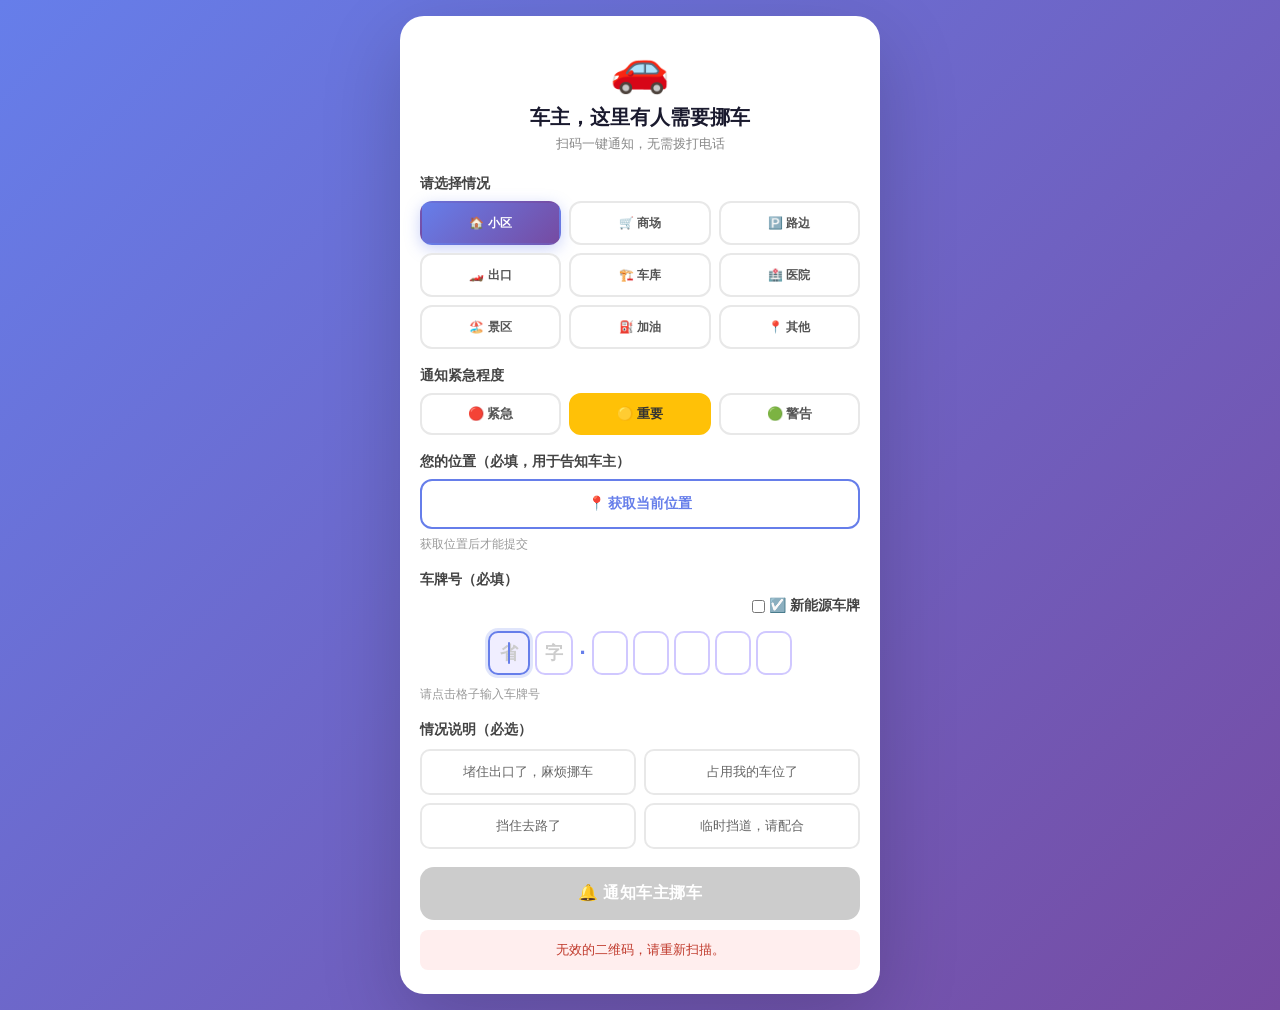
==== commit 59a37c19: "fix: 修复场景按钮事件处理代码（JS 语法错误导致整段脚本失效）" ====
--- a/public/index.html
+++ b/public/index.html
@@ -718,9 +718,12 @@
 // 场景按钮
 document.querySelectorAll('.scenario-btn').forEach(btn => {
   btn.addEventListener('click', () => {
-    document.querySelectorAll('.scenario-btn').forEach
+    document.querySelectorAll('.scenario-btn').forEach(b => b.classList.remove('active'));
+    btn.classList.add('active');
+    document.getElementById('scenario').value = btn.dataset.val;
     document.getElementById("submitBtn").disabled = false;
-}
+  });
+});
 
 function showTimeoutRetry() {
   document.getElementById("loadingText").textContent = "发送超时，请重试";
